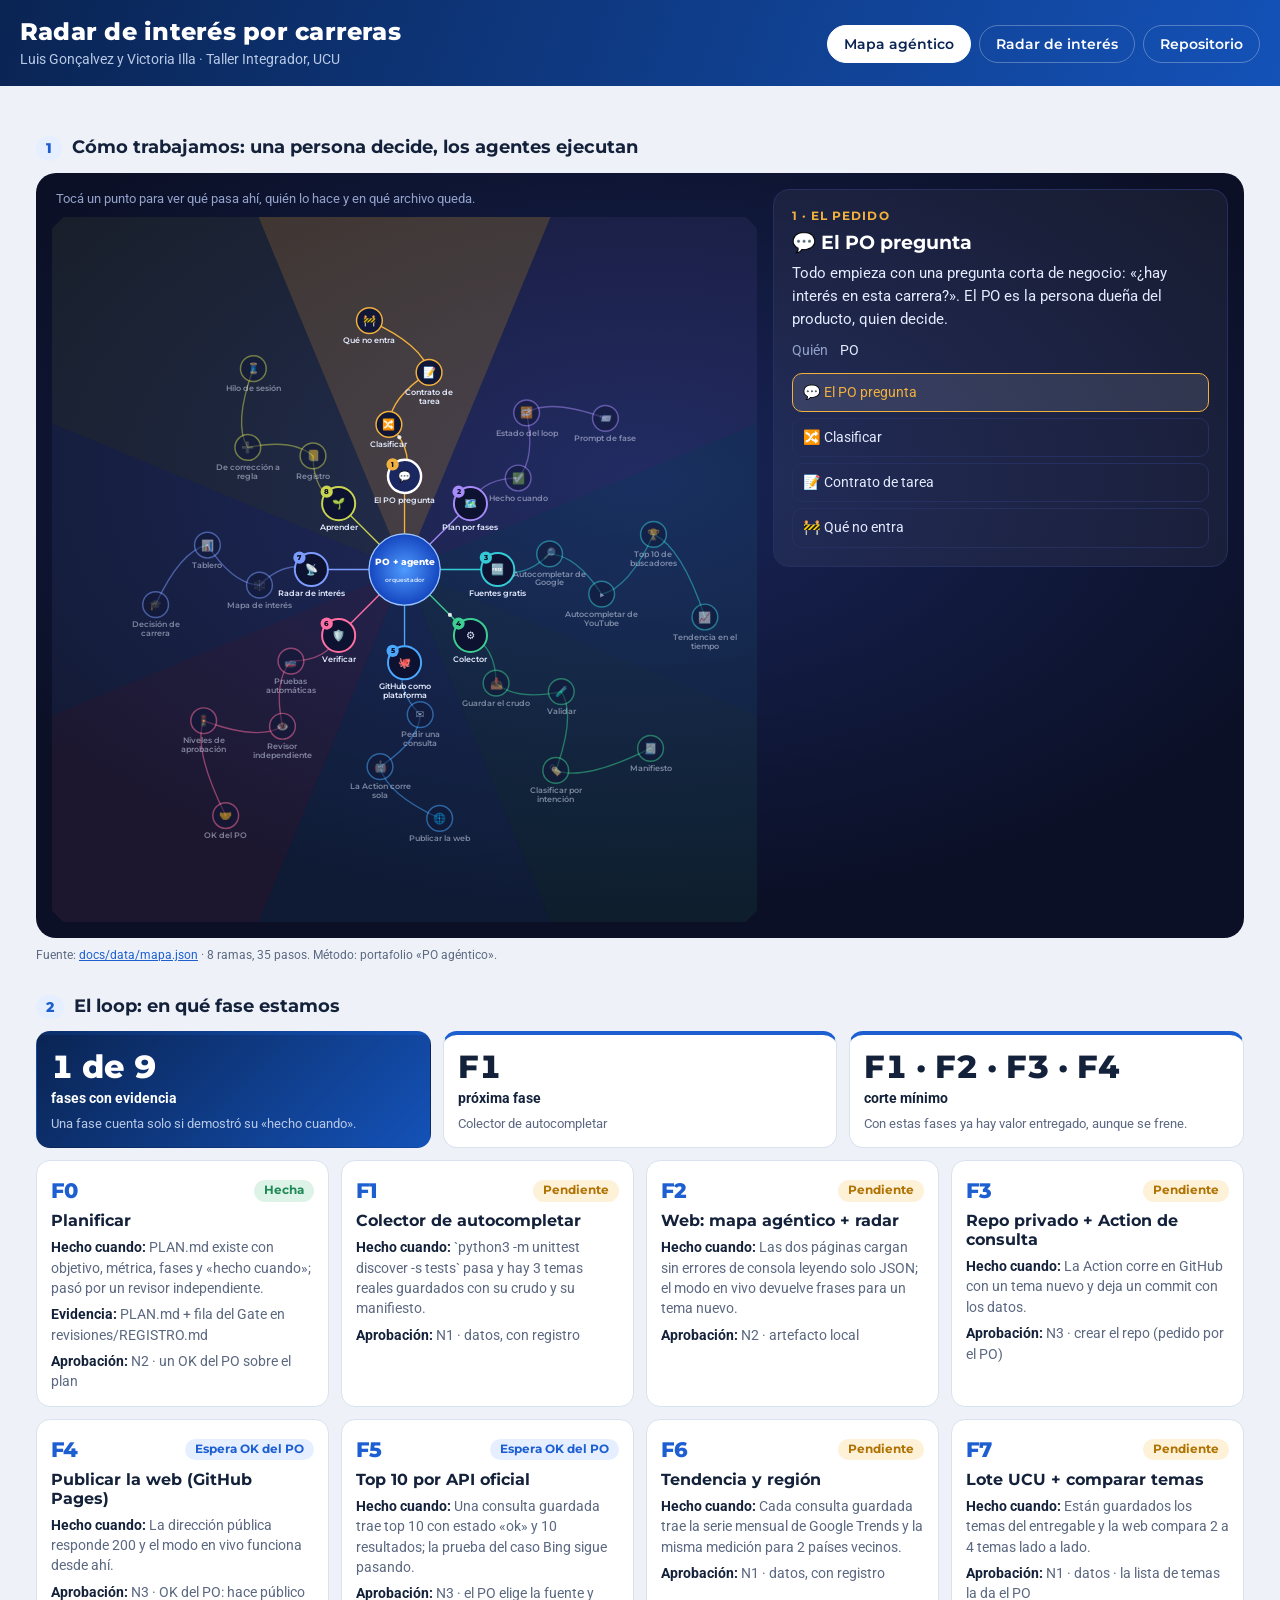
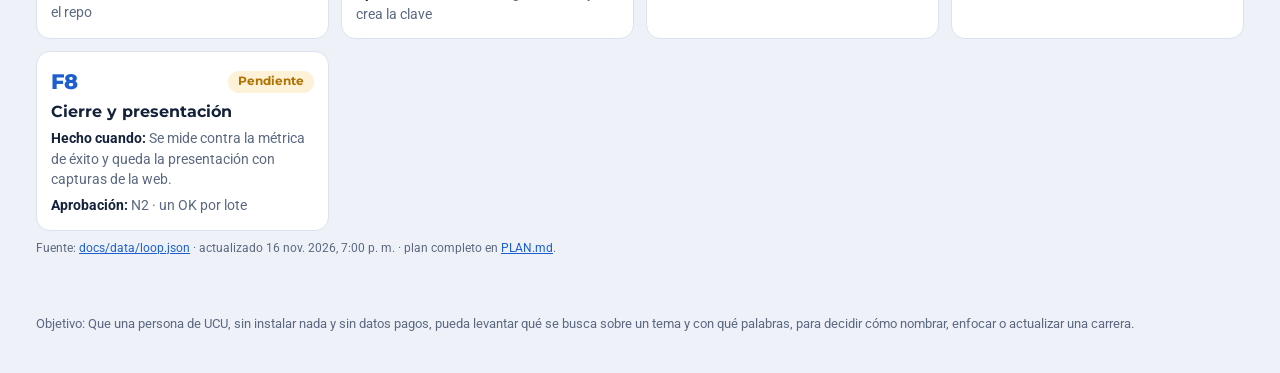
==== docs/index.html @ 4873dc3e "Radar de interés por carreras: colector, web y plan por fases Colector de autocompletar (Google y Yo" ====
<!doctype html>
<html lang="es">
<head>
<meta charset="utf-8">
<meta name="viewport" content="width=device-width, initial-scale=1">
<title>Mapa agéntico · Radar de interés</title>
<link rel="preconnect" href="https://fonts.googleapis.com">
<link rel="preconnect" href="https://fonts.gstatic.com" crossorigin>
<link href="https://fonts.googleapis.com/css2?family=Montserrat:wght@600;700;800&family=Roboto:wght@400;500;700&display=swap" rel="stylesheet">
<link rel="stylesheet" href="assets/estilo.css">
</head>
<body>
<header class="cab">
  <div class="cab-in">
    <div>
      <h1 id="sitio-titulo">Radar de interés</h1>
      <p id="sitio-equipo"></p>
    </div>
    <nav class="pest" aria-label="Secciones">
      <a href="index.html" aria-current="page">Mapa agéntico</a>
      <a href="radar.html">Radar de interés</a>
      <a id="enl-repo" href="#">Repositorio</a>
    </nav>
  </div>
</header>

<main>
  <div class="sec-t"><span class="n">1</span><h2>Cómo trabajamos: una persona decide, los agentes ejecutan</h2></div>
  <section class="noche" aria-label="Mapa agéntico">
    <div class="lienzo">
      <p class="ayuda-mapa">Tocá un punto para ver qué pasa ahí, quién lo hace y en qué archivo queda.</p>
      <svg id="mapa" class="mapa" aria-label="Mapa radial del método de trabajo"></svg>
    </div>
    <aside class="ficha" id="ficha" aria-live="polite"></aside>
  </section>
  <p class="fuente" id="fuente-mapa"></p>

  <div class="sec-t"><span class="n">2</span><h2>El loop: en qué fase estamos</h2></div>
  <div class="kpis" id="loop-kpis"></div>
  <div class="fases" id="fases" style="margin-top:12px"></div>
  <p class="fuente" id="fuente-loop"></p>
</main>
<footer class="pie" id="pie"></footer>

<script type="module">
import { renderMapa } from "./assets/mapa.js";
import { leerJSON, esc, fecha } from "./assets/nucleo.js";

const [mapa, loop, sitio] = await Promise.all([leerJSON("data/mapa.json"), leerJSON("data/loop.json"), leerJSON("data/sitio.json")]);
const repo = `https://github.com/${sitio.repo}`;
const enRepo = (ruta) => `${repo}/${ruta.endsWith("/") ? "tree" : "blob"}/${sitio.rama}/${ruta}`;

document.getElementById("sitio-titulo").textContent = sitio.titulo;
document.getElementById("sitio-equipo").textContent = sitio.equipo;
document.getElementById("enl-repo").href = repo;

const ficha = document.getElementById("ficha");
let control;
function mostrar(rama, nodo) {
  const fila = (t, v) => (v ? `<dt>${t}</dt><dd>${v}</dd>` : "");
  ficha.innerHTML = `
    <div class="et" style="color:${rama.color}">${esc(rama.titulo)}</div>
    <h3>${esc(nodo.icono)} ${esc(nodo.titulo)}</h3>
    <p>${esc(nodo.que)}</p>
    <dl>
      ${fila("Quién", esc(nodo.quien))}
      ${fila("Dónde queda", nodo.donde ? `<a href="${enRepo(nodo.donde)}">${esc(nodo.donde)}</a>` : "")}
      ${fila("Aprobación", esc(nodo.nivel))}
      ${fila("Estado", esc(nodo.estado))}
    </dl>
    <ul class="pasos" aria-label="Pasos de esta rama">
      ${rama.nodos.map((x) => `<li><button type="button" data-n="${esc(x.id)}" aria-pressed="${x.id === nodo.id}" style="color:${x.id === nodo.id ? rama.color : ""}">${esc(x.icono)} ${esc(x.titulo)}</button></li>`).join("")}
    </ul>`;
  ficha.querySelectorAll("button").forEach((b) => b.addEventListener("click", () => control.seleccionar(rama.id, b.dataset.n, true)));
}
control = renderMapa(document.getElementById("mapa"), mapa, mostrar);
control.seleccionar(mapa.ramas[0].id, mapa.ramas[0].nodos[0].id, true);
document.getElementById("fuente-mapa").innerHTML =
  `Fuente: <a href="${enRepo("docs/data/mapa.json")}">docs/data/mapa.json</a> · ${mapa.ramas.length} ramas, ${mapa.ramas.reduce((s, r) => s + r.nodos.length, 0)} pasos. Método: portafolio «PO agéntico».`;

// Estado del loop
const SELLO = { hecho: ["ok", "Hecha"], pendiente: ["pend", "Pendiente"], "espera-po": ["sup", "Espera OK del PO"] };
const hechas = loop.fases.filter((f) => f.estado === "hecho").length;
const siguiente = loop.fases.find((f) => f.estado !== "hecho");
document.getElementById("loop-kpis").innerHTML = `
  <div class="kpi dest"><div class="v">${hechas} de ${loop.fases.length}</div><div class="t">fases con evidencia</div><div class="d">Una fase cuenta solo si demostró su «hecho cuando».</div></div>
  <div class="kpi"><div class="v">${esc(siguiente ? siguiente.id : "—")}</div><div class="t">próxima fase</div><div class="d">${esc(siguiente ? siguiente.nombre : "Loop terminado")}</div></div>
  <div class="kpi"><div class="v">${esc(loop.corte_minimo.join(" · "))}</div><div class="t">corte mínimo</div><div class="d">Con estas fases ya hay valor entregado, aunque se frene.</div></div>`;
document.getElementById("fases").innerHTML = loop.fases.map((f) => {
  const [clase, texto] = SELLO[f.estado] ?? ["pend", f.estado];
  return `<article class="fase">
    <div style="display:flex;justify-content:space-between;align-items:center;gap:8px"><span class="id">${esc(f.id)}</span><span class="sello ${clase}">${texto}</span></div>
    <h3>${esc(f.nombre)}</h3>
    <p><b>Hecho cuando:</b> ${esc(f.hecho_cuando)}</p>
    ${f.evidencia ? `<p><b>Evidencia:</b> ${esc(f.evidencia)}</p>` : ""}
    <p><b>Aprobación:</b> ${esc(f.aprobacion)}</p>
  </article>`;
}).join("");
document.getElementById("fuente-loop").innerHTML =
  `Fuente: <a href="${enRepo("docs/data/loop.json")}">docs/data/loop.json</a> · actualizado ${esc(fecha(loop.actualizado_utc))} · plan completo en <a href="${enRepo("PLAN.md")}">PLAN.md</a>.`;
document.getElementById("pie").textContent = `Objetivo: ${loop.objetivo}`;
</script>
</body>
</html>
---- docs/assets/estilo.css ----
:root{
  --hd-a:#0a2453; --hd-b:#1452b8; --hd-ink:#fff; --hd-muted:#b8c9e6;
  --bg:#eef2f8; --panel:#fff; --soft:#f4f7fb; --line:#d9e2ef;
  --ink:#14213a; --muted:#5b6880; --accent:#1d5fd1; --accent-soft:#e6efff;
  --up:#1f8a57; --good-soft:#def3e7; --warn:#b07200; --warn-soft:#fdf1d8; --down:#c0392b; --crit-soft:#fbe4e0;
  --noche:#0b1026; --noche-2:#131a3a; --noche-ink:#e4ebff; --noche-muted:#93a3cc; --noche-line:#263060;
  --f-display:"Montserrat","Segoe UI",system-ui,sans-serif;
  --f-body:"Roboto","Segoe UI",system-ui,sans-serif;
}
*{box-sizing:border-box}
html{-webkit-text-size-adjust:100%}
body{margin:0;background:var(--bg);color:var(--ink);font-family:var(--f-body);font-size:16px;line-height:1.5}
h1,h2,h3{font-family:var(--f-display);line-height:1.2;margin:0}
a{color:var(--accent)}
button,input,select{font:inherit}
:focus-visible{outline:3px solid #7fb0ff;outline-offset:2px}
.oculto{display:none!important}

/* Encabezado con pestañas en píldora */
.cab{background:linear-gradient(110deg,var(--hd-a),var(--hd-b));color:var(--hd-ink);padding:18px 16px 16px}
.cab-in{max-width:1240px;margin:0 auto;display:flex;flex-wrap:wrap;gap:12px 24px;align-items:center;justify-content:space-between}
.cab h1{font-size:clamp(1.15rem,2.6vw,1.5rem);font-weight:800;letter-spacing:.01em}
.cab p{margin:2px 0 0;color:var(--hd-muted);font-size:.9rem}
.pest{display:flex;flex-wrap:wrap;gap:8px}
.pest a{color:var(--hd-ink);text-decoration:none;padding:8px 16px;border-radius:999px;border:1px solid rgba(255,255,255,.28);font-family:var(--f-display);font-weight:600;font-size:.85rem}
.pest a[aria-current="page"]{background:#fff;color:var(--hd-a);border-color:#fff}
.pest a:hover{background:rgba(255,255,255,.14)}
.pest a[aria-current="page"]:hover{background:#fff}

main{max-width:1240px;margin:0 auto;padding:20px 16px 56px}
.sec-t{display:flex;align-items:baseline;gap:10px;margin:30px 0 12px}
.sec-t .n{font-family:var(--f-display);font-weight:800;color:var(--accent);font-size:.85rem;background:var(--accent-soft);border-radius:999px;padding:2px 10px}
.sec-t h2{font-size:1.15rem}
.fuente{font-size:.78rem;color:var(--muted);margin:8px 0 0}

/* Bloque oscuro del mapa */
.noche{background:radial-gradient(1200px 700px at 50% 40%,#182457 0%,var(--noche) 62%);border-radius:20px;color:var(--noche-ink);padding:16px;display:grid;grid-template-columns:minmax(0,1.55fr) minmax(260px,1fr);gap:16px;align-items:start}
.noche .lienzo{min-width:0}
.mapa{width:100%;height:auto;display:block;max-height:82vh;margin:0 auto}
.ficha{background:rgba(255,255,255,.05);border:1px solid var(--noche-line);border-radius:16px;padding:18px;position:sticky;top:12px}
.ficha .et{font-family:var(--f-display);font-size:.72rem;letter-spacing:.09em;text-transform:uppercase;font-weight:700}
.ficha h3{font-size:1.2rem;margin:6px 0 8px;color:#fff}
.ficha p{margin:0 0 10px;color:var(--noche-ink);font-size:.95rem}
.ficha dl{margin:10px 0 0;display:grid;grid-template-columns:auto 1fr;gap:6px 12px;font-size:.86rem}
.ficha dt{color:var(--noche-muted)}
.ficha dd{margin:0;overflow-wrap:anywhere}
.ficha a{color:#8fc0ff}
.ficha .pasos{list-style:none;margin:12px 0 0;padding:0;display:flex;flex-direction:column;gap:6px}
.ficha .pasos button{width:100%;text-align:left;background:transparent;color:var(--noche-ink);border:1px solid var(--noche-line);border-radius:10px;padding:8px 10px;cursor:pointer;font-size:.88rem}
.ficha .pasos button[aria-pressed="true"]{background:rgba(255,255,255,.1);border-color:currentColor}
.ayuda-mapa{color:var(--noche-muted);font-size:.84rem;margin:0 4px 8px}

/* SVG del mapa */
.mapa text{font-family:var(--f-display);fill:var(--noche-ink)}
.mapa .sector{opacity:.07;transition:opacity .25s}
.mapa .rama{cursor:pointer}
.mapa .hijo,.mapa .lazo.hijo-l{opacity:.5;transition:opacity .25s}
.mapa .rama:hover .hijo,.mapa .rama.sel .hijo,.mapa .rama:focus-within .hijo,
.mapa .rama:hover .hijo-l,.mapa .rama.sel .hijo-l,.mapa .rama:focus-within .hijo-l{opacity:1}
.mapa .rama:hover .sector,.mapa .rama:focus-within .sector{opacity:.14}
.mapa .rama.sel .sector{opacity:.22}
.mapa .lazo{fill:none;stroke-width:2.2;stroke-linecap:round}
.mapa .disco{fill:#101737;stroke-width:2.4}
.mapa .cabeza .disco{fill:#0c1230;stroke-width:3.2}
.mapa .nodo{outline:none}
.mapa .nodo:focus-visible .disco,.mapa .nodo.sel .disco{stroke:#fff;stroke-width:4}
.mapa .nodo.sel .disco{fill:#1b2760}
.mapa .rot{font-size:13.5px;font-weight:600;text-anchor:middle}
.mapa .ico{font-size:17px;text-anchor:middle;dominant-baseline:central;font-weight:700}
.mapa .num{font-size:11px;font-weight:800;text-anchor:middle;dominant-baseline:central;fill:#0b1026}
.mapa .centro-t{font-size:15px;font-weight:800;text-anchor:middle;fill:#fff}
.mapa .centro-s{font-size:10.5px;font-weight:600;text-anchor:middle;fill:#dbe8ff}
.mapa .halo{fill:none;stroke:#5aa2ff;stroke-width:2;opacity:.5;transform-origin:0 0;animation:halo 3.2s ease-out infinite}
@keyframes halo{from{transform:scale(.9);opacity:.6}to{transform:scale(1.9);opacity:0}}
@media (prefers-reduced-motion:reduce){.mapa .halo{animation:none;opacity:.25}.mapa .pulso{display:none}}

/* Tablero claro */
.barra{background:var(--panel);border:1px solid var(--line);border-radius:16px;padding:14px;display:flex;flex-wrap:wrap;gap:10px;align-items:end;margin-bottom:16px}
.barra label{display:flex;flex-direction:column;gap:4px;font-size:.8rem;color:var(--muted);font-weight:600;flex:1 1 220px;min-width:0}
.barra input,.barra select{padding:10px 12px;border:1px solid var(--line);border-radius:10px;background:#fff;color:var(--ink);min-width:0;width:100%}
.btn{background:var(--accent);color:#fff;border:0;border-radius:999px;padding:11px 20px;font-family:var(--f-display);font-weight:700;font-size:.9rem;cursor:pointer;text-decoration:none;display:inline-block}
.btn:hover{background:#174fb0}
.btn.sec{background:#fff;color:var(--accent);border:1px solid var(--accent)}
.btn[disabled]{opacity:.55;cursor:progress}
.estado{font-size:.86rem;color:var(--muted);margin:0 0 14px;min-height:1.3em}
.sello{display:inline-block;border-radius:999px;padding:2px 10px;font-size:.74rem;font-weight:700;font-family:var(--f-display);white-space:nowrap}
.sello.ok{background:var(--good-soft);color:var(--up)}
.sello.pend{background:var(--warn-soft);color:var(--warn)}
.sello.sup{background:var(--accent-soft);color:var(--accent)}
.sello.mal{background:var(--crit-soft);color:var(--down)}

.kpis{display:grid;grid-template-columns:repeat(auto-fit,minmax(190px,1fr));gap:12px}
.kpi{background:var(--panel);border:1px solid var(--line);border-top:4px solid var(--accent);border-radius:14px;padding:14px}
.kpi.dest{background:linear-gradient(135deg,var(--hd-a),var(--hd-b));color:#fff;border-color:transparent}
.kpi .v{font-family:var(--f-display);font-weight:800;font-size:2rem;line-height:1.1;font-variant-numeric:tabular-nums}
.kpi .t{font-weight:700;font-size:.9rem;margin-top:4px}
.kpi .d{font-size:.8rem;color:var(--muted);margin-top:4px}
.kpi.dest .d{color:var(--hd-muted)}

.dos{display:grid;grid-template-columns:minmax(0,1fr) minmax(0,1fr);gap:16px}
.caja{background:var(--panel);border:1px solid var(--line);border-radius:16px;padding:16px;min-width:0}
.caja h3{font-size:1rem;margin-bottom:4px}
.caja .sub{font-size:.84rem;color:var(--muted);margin:0 0 12px}
.fila-b{display:grid;grid-template-columns:minmax(110px,170px) 1fr 76px;gap:10px;align-items:center;width:100%;background:transparent;border:0;border-radius:8px;padding:6px;text-align:left;cursor:pointer;color:inherit}
.fila-b:hover,.fila-b[aria-pressed="true"]{background:var(--soft)}
.fila-b .nom{font-size:.88rem;font-weight:600}
.fila-b .riel{background:var(--soft);border-radius:999px;height:14px;overflow:hidden;border:1px solid var(--line)}
.fila-b .riel i{display:block;height:100%;border-radius:999px}
.fila-b .val{font-variant-numeric:tabular-nums;font-size:.86rem;text-align:right;white-space:nowrap}
.fila-b.gris .nom,.fila-b.gris .val{color:var(--muted)}
.apilada{display:flex;height:26px;border-radius:999px;overflow:hidden;border:1px solid var(--line);margin:8px 0}
.apilada i{display:block;height:100%}
.ley{display:flex;flex-wrap:wrap;gap:6px 16px;font-size:.84rem;margin:0;padding:0;list-style:none}
.ley b{display:inline-block;width:10px;height:10px;border-radius:3px;margin-right:6px}
.chips{display:flex;flex-wrap:wrap;gap:8px;margin:0;padding:0;list-style:none}
.chips li{background:var(--accent-soft);color:var(--hd-a);border-radius:999px;padding:4px 12px;font-size:.86rem;font-weight:600}
.tabla-w{overflow-x:auto}
table{border-collapse:collapse;width:100%;font-size:.88rem}
th,td{text-align:left;padding:8px 10px;border-bottom:1px solid var(--line);vertical-align:top}
th{font-family:var(--f-display);font-size:.74rem;text-transform:uppercase;letter-spacing:.06em;color:var(--muted)}
td.n,th.n{text-align:right;font-variant-numeric:tabular-nums;white-space:nowrap}
.aviso{background:var(--warn-soft);border-left:4px solid var(--warn);border-radius:10px;padding:12px 14px;font-size:.9rem;margin:0}
.aviso.info{background:var(--accent-soft);border-left-color:var(--accent)}
.enl{display:flex;flex-wrap:wrap;gap:8px;margin-top:10px}
.fases{display:grid;grid-template-columns:repeat(auto-fit,minmax(250px,1fr));gap:12px}
.fase{background:var(--panel);border:1px solid var(--line);border-radius:14px;padding:14px;display:flex;flex-direction:column;gap:6px}
.fase .id{font-family:var(--f-display);font-weight:800;color:var(--accent);font-size:1.3rem}
.fase h3{font-size:.98rem}
.fase p{margin:0;font-size:.85rem;color:var(--muted)}
.fase p b{color:var(--ink)}
.pie{max-width:1240px;margin:0 auto;padding:0 16px 40px;color:var(--muted);font-size:.8rem}

@media (max-width:900px){
  .noche{grid-template-columns:1fr;padding:10px}
  .ficha{position:static}
  .dos{grid-template-columns:1fr}
  .mapa .rot{font-size:15px}
}
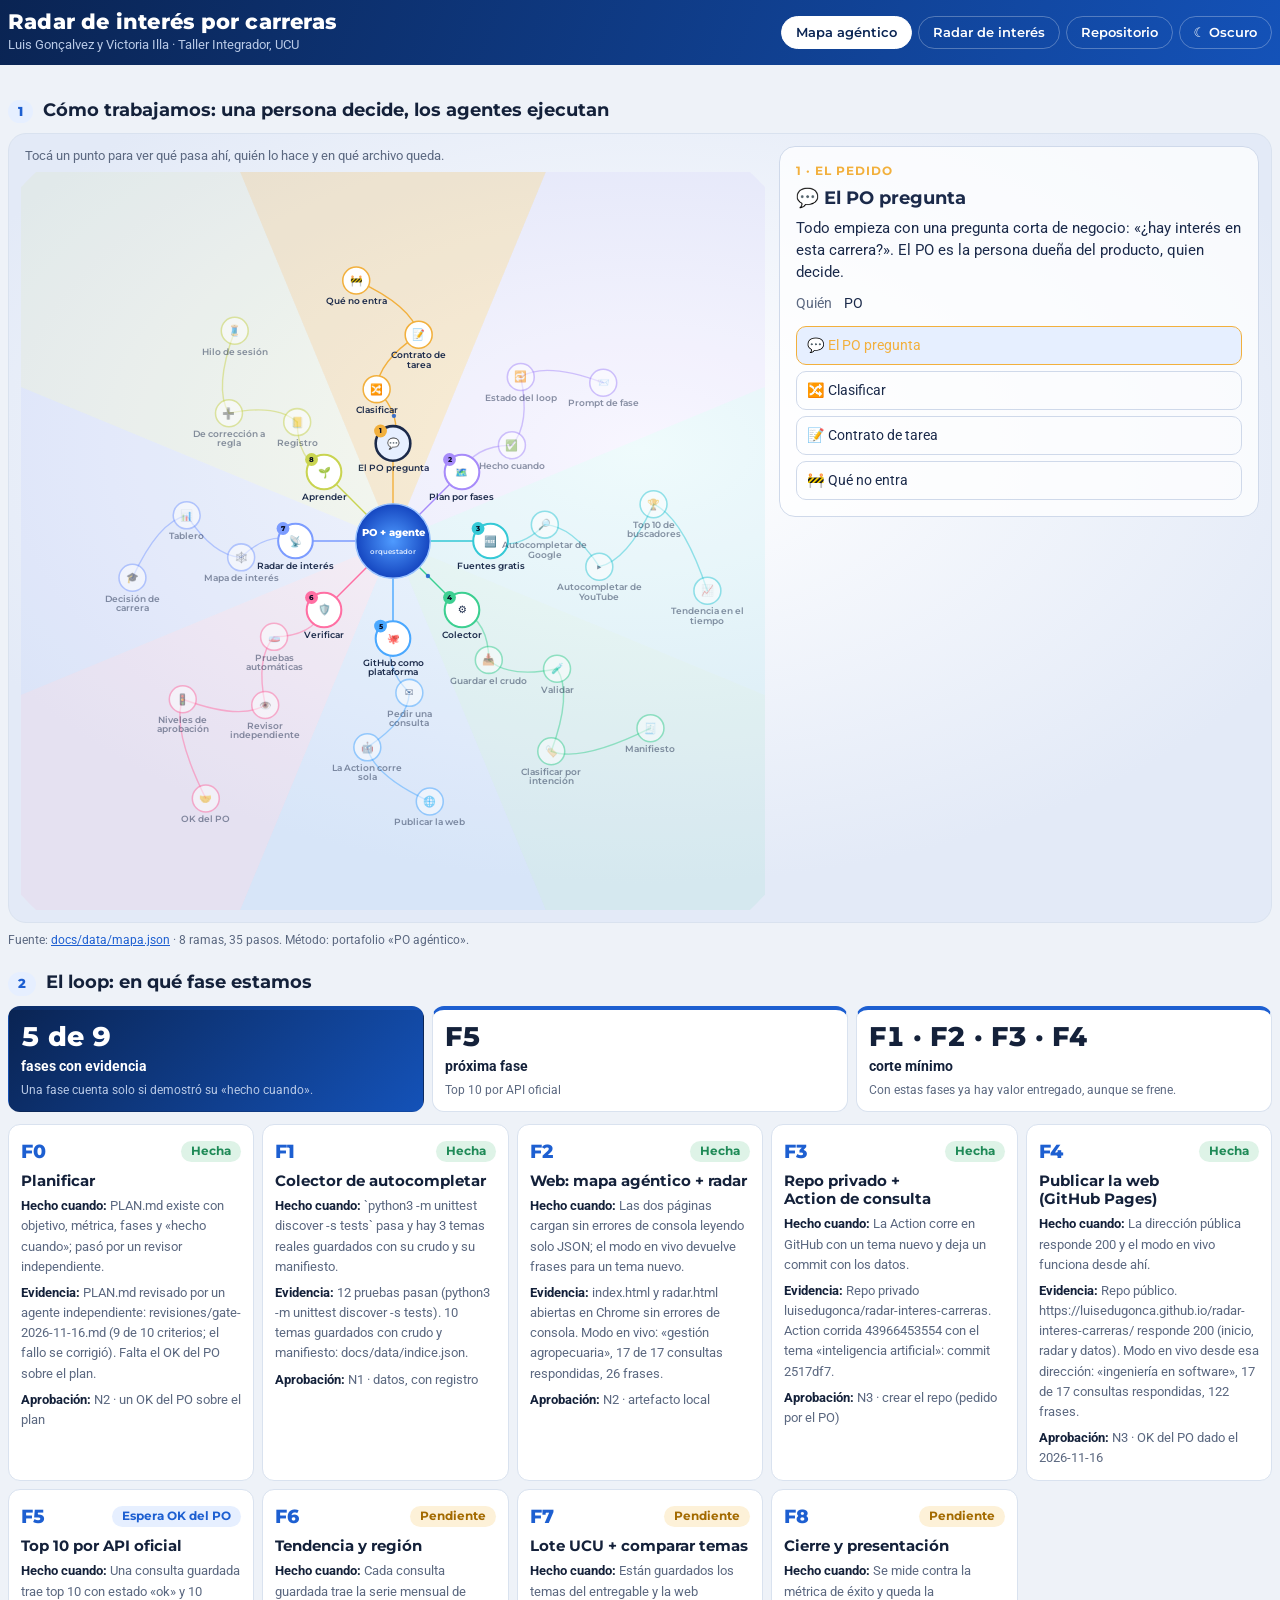
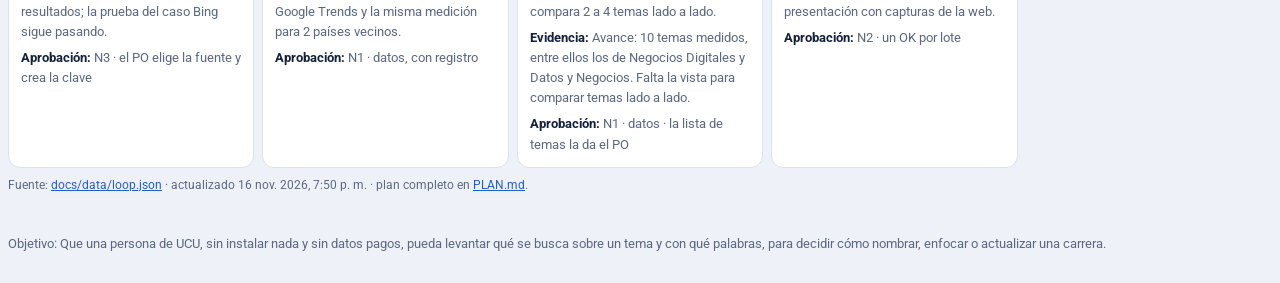
==== commit f61758c9: "Radar rehecho: buscador con comparar y filtros, mapa fijo, claro/oscuro y glosario Indicadores del t" ====
--- a/docs/index.html
+++ b/docs/index.html
@@ -8,6 +8,7 @@
 <link rel="preconnect" href="https://fonts.gstatic.com" crossorigin>
 <link href="https://fonts.googleapis.com/css2?family=Montserrat:wght@600;700;800&family=Roboto:wght@400;500;700&display=swap" rel="stylesheet">
 <link rel="stylesheet" href="assets/estilo.css">
+<script src="assets/tema.js"></script>
 </head>
 <body>
 <header class="cab">
@@ -20,11 +21,12 @@
       <a href="index.html" aria-current="page">Mapa agéntico</a>
       <a href="radar.html">Radar de interés</a>
       <a id="enl-repo" href="#">Repositorio</a>
+      <button type="button" id="btn-tema">☾ Oscuro</button>
     </nav>
   </div>
 </header>
 
-<main>
+<main class="agentico">
   <div class="sec-t"><span class="n">1</span><h2>Cómo trabajamos: una persona decide, los agentes ejecutan</h2></div>
   <section class="noche" aria-label="Mapa agéntico">
     <div class="lienzo">
--- a/docs/assets/estilo.css
+++ b/docs/assets/estilo.css
@@ -1,72 +1,95 @@
+/* Radar de interés · estilos compartidos (index.html y radar.html)
+   Claro por defecto; oscuro por preferencia del sistema o con el botón (data-theme). */
 :root{
   --hd-a:#0a2453; --hd-b:#1452b8; --hd-ink:#fff; --hd-muted:#b8c9e6;
   --bg:#eef2f8; --panel:#fff; --soft:#f4f7fb; --line:#d9e2ef;
-  --ink:#14213a; --muted:#5b6880; --accent:#1d5fd1; --accent-soft:#e6efff;
-  --up:#1f8a57; --good-soft:#def3e7; --warn:#b07200; --warn-soft:#fdf1d8; --down:#c0392b; --crit-soft:#fbe4e0;
-  --noche:#0b1026; --noche-2:#131a3a; --noche-ink:#e4ebff; --noche-muted:#93a3cc; --noche-line:#263060;
+  --ink:#14213a; --muted:#5b6880; --accent:#1d5fd1; --accent-soft:#e6efff; --accent-ink:#0a2453; --sobre-accent:#fff;
+  --up:#1f8a57; --good-soft:#def3e7; --warn:#a36a00; --warn-soft:#fdf1d8; --down:#c0392b; --crit-soft:#fbe4e0;
+  --m-bg1:#ffffff; --m-bg2:#e3eaf7; --m-ink:#1b2a4a; --m-muted:#5b6880; --m-line:#cfd9ea;
+  --m-disco:#ffffff; --m-cab:#ffffff; --m-sel:#e6efff; --m-pulso:#1d5fd1; --m-panel:rgba(255,255,255,.75);
   --f-display:"Montserrat","Segoe UI",system-ui,sans-serif;
   --f-body:"Roboto","Segoe UI",system-ui,sans-serif;
+  --gut:8px;
 }
+@media (prefers-color-scheme: dark){ :root:not([data-theme="light"]){
+  --bg:#0b1022; --panel:#141b34; --soft:#1a2343; --line:#28345a;
+  --ink:#e6ecfb; --muted:#9daacb; --accent:#6ea8ff; --accent-soft:#1c2c58; --accent-ink:#dbe8ff; --sobre-accent:#0a1430;
+  --up:#55d39a; --good-soft:#143a2c; --warn:#f2c46a; --warn-soft:#3d3113; --down:#ff8d7e; --crit-soft:#45201c;
+  --m-bg1:#182457; --m-bg2:#0b1026; --m-ink:#e4ebff; --m-muted:#93a3cc; --m-line:#263060;
+  --m-disco:#101737; --m-cab:#0c1230; --m-sel:#1b2760; --m-pulso:#ffffff; --m-panel:rgba(255,255,255,.05);
+  color-scheme:dark } }
+:root[data-theme="dark"]{
+  --bg:#0b1022; --panel:#141b34; --soft:#1a2343; --line:#28345a;
+  --ink:#e6ecfb; --muted:#9daacb; --accent:#6ea8ff; --accent-soft:#1c2c58; --accent-ink:#dbe8ff; --sobre-accent:#0a1430;
+  --up:#55d39a; --good-soft:#143a2c; --warn:#f2c46a; --warn-soft:#3d3113; --down:#ff8d7e; --crit-soft:#45201c;
+  --m-bg1:#182457; --m-bg2:#0b1026; --m-ink:#e4ebff; --m-muted:#93a3cc; --m-line:#263060;
+  --m-disco:#101737; --m-cab:#0c1230; --m-sel:#1b2760; --m-pulso:#ffffff; --m-panel:rgba(255,255,255,.05);
+  color-scheme:dark }
+
 *{box-sizing:border-box}
 html{-webkit-text-size-adjust:100%}
-body{margin:0;background:var(--bg);color:var(--ink);font-family:var(--f-body);font-size:16px;line-height:1.5}
-h1,h2,h3{font-family:var(--f-display);line-height:1.2;margin:0}
+body{margin:0;background:var(--bg);color:var(--ink);font-family:var(--f-body);font-size:15px;line-height:1.5}
+h1,h2,h3,h4,h5{font-family:var(--f-display);line-height:1.2;margin:0;text-wrap:balance}
 a{color:var(--accent)}
-button,input,select{font:inherit}
+button,input,select,textarea{font:inherit;color:inherit}
 :focus-visible{outline:3px solid #7fb0ff;outline-offset:2px}
 .oculto{display:none!important}
 
-/* Encabezado con pestañas en píldora */
-.cab{background:linear-gradient(110deg,var(--hd-a),var(--hd-b));color:var(--hd-ink);padding:18px 16px 16px}
-.cab-in{max-width:1240px;margin:0 auto;display:flex;flex-wrap:wrap;gap:12px 24px;align-items:center;justify-content:space-between}
-.cab h1{font-size:clamp(1.15rem,2.6vw,1.5rem);font-weight:800;letter-spacing:.01em}
-.cab p{margin:2px 0 0;color:var(--hd-muted);font-size:.9rem}
-.pest{display:flex;flex-wrap:wrap;gap:8px}
-.pest a{color:var(--hd-ink);text-decoration:none;padding:8px 16px;border-radius:999px;border:1px solid rgba(255,255,255,.28);font-family:var(--f-display);font-weight:600;font-size:.85rem}
-.pest a[aria-current="page"]{background:#fff;color:var(--hd-a);border-color:#fff}
-.pest a:hover{background:rgba(255,255,255,.14)}
+/* Encabezado */
+.cab{background:linear-gradient(110deg,var(--hd-a),var(--hd-b));color:var(--hd-ink);padding:10px max(var(--gut),env(safe-area-inset-right,0px)) 10px max(var(--gut),env(safe-area-inset-left,0px))}
+.cab-in{display:flex;flex-wrap:wrap;gap:8px 20px;align-items:center;justify-content:space-between}
+.cab h1{font-size:clamp(1.05rem,2.2vw,1.3rem);font-weight:800;letter-spacing:.01em}
+.cab p{margin:0;color:var(--hd-muted);font-size:.82rem}
+.pest{display:flex;flex-wrap:wrap;gap:6px;align-items:center}
+.pest a,.pest button{color:var(--hd-ink);background:transparent;text-decoration:none;padding:6px 14px;border-radius:999px;border:1px solid rgba(255,255,255,.28);font-family:var(--f-display);font-weight:600;font-size:.8rem;cursor:pointer}
+.pest a[aria-current="page"]{background:#fff;color:#0a2453;border-color:#fff}
+.pest a:hover,.pest button:hover{background:rgba(255,255,255,.14)}
 .pest a[aria-current="page"]:hover{background:#fff}
 
-main{max-width:1240px;margin:0 auto;padding:20px 16px 56px}
-.sec-t{display:flex;align-items:baseline;gap:10px;margin:30px 0 12px}
-.sec-t .n{font-family:var(--f-display);font-weight:800;color:var(--accent);font-size:.85rem;background:var(--accent-soft);border-radius:999px;padding:2px 10px}
-.sec-t h2{font-size:1.15rem}
-.fuente{font-size:.78rem;color:var(--muted);margin:8px 0 0}
-
-/* Bloque oscuro del mapa */
-.noche{background:radial-gradient(1200px 700px at 50% 40%,#182457 0%,var(--noche) 62%);border-radius:20px;color:var(--noche-ink);padding:16px;display:grid;grid-template-columns:minmax(0,1.55fr) minmax(260px,1fr);gap:16px;align-items:start}
+/* Página del mapa agéntico */
+main.agentico{padding:12px max(var(--gut),env(safe-area-inset-right,0px)) 40px max(var(--gut),env(safe-area-inset-left,0px))}
+.sec-t{display:flex;align-items:baseline;gap:10px;margin:22px 0 10px}
+.sec-t .n{font-family:var(--f-display);font-weight:800;color:var(--accent);font-size:.82rem;background:var(--accent-soft);border-radius:999px;padding:2px 10px}
+.sec-t h2{font-size:1.1rem}
+.fuente{font-size:.76rem;color:var(--muted);margin:8px 0 0}
+.pie{padding:0 max(var(--gut),env(safe-area-inset-right,0px)) 30px max(var(--gut),env(safe-area-inset-left,0px));color:var(--muted);font-size:.8rem}
+
+/* Escenario del mapa (sigue el tema claro/oscuro) */
+.noche{background:radial-gradient(1200px 700px at 50% 40%,var(--m-bg1) 0%,var(--m-bg2) 62%);border-radius:18px;color:var(--m-ink);padding:12px;display:grid;grid-template-columns:minmax(0,1.55fr) minmax(260px,1fr);gap:14px;align-items:start;border:1px solid var(--line)}
 .noche .lienzo{min-width:0}
+.ayuda-mapa{color:var(--m-muted);font-size:.82rem;margin:0 4px 6px}
+.noche .ficha{background:var(--m-panel);border:1px solid var(--m-line);border-radius:16px;padding:16px;position:sticky;top:12px;min-width:0}
+.noche .ficha .et{font-family:var(--f-display);font-size:.72rem;letter-spacing:.09em;text-transform:uppercase;font-weight:700}
+.noche .ficha h3{font-size:1.15rem;margin:6px 0 8px;color:var(--m-ink)}
+.noche .ficha p{margin:0 0 10px;font-size:.92rem}
+.noche .ficha dl{margin:10px 0 0;display:grid;grid-template-columns:auto 1fr;gap:6px 12px;font-size:.86rem}
+.noche .ficha dt{color:var(--m-muted)}
+.noche .ficha dd{margin:0;overflow-wrap:anywhere}
+.noche .ficha .pasos{list-style:none;margin:12px 0 0;padding:0;display:flex;flex-direction:column;gap:6px}
+.noche .ficha .pasos button{width:100%;text-align:left;background:transparent;border:1px solid var(--m-line);border-radius:10px;padding:8px 10px;cursor:pointer;font-size:.88rem}
+.noche .ficha .pasos button[aria-pressed="true"]{background:var(--m-sel);border-color:currentColor}
+
+/* SVG del mapa */
 .mapa{width:100%;height:auto;display:block;max-height:82vh;margin:0 auto}
-.ficha{background:rgba(255,255,255,.05);border:1px solid var(--noche-line);border-radius:16px;padding:18px;position:sticky;top:12px}
-.ficha .et{font-family:var(--f-display);font-size:.72rem;letter-spacing:.09em;text-transform:uppercase;font-weight:700}
-.ficha h3{font-size:1.2rem;margin:6px 0 8px;color:#fff}
-.ficha p{margin:0 0 10px;color:var(--noche-ink);font-size:.95rem}
-.ficha dl{margin:10px 0 0;display:grid;grid-template-columns:auto 1fr;gap:6px 12px;font-size:.86rem}
-.ficha dt{color:var(--noche-muted)}
-.ficha dd{margin:0;overflow-wrap:anywhere}
-.ficha a{color:#8fc0ff}
-.ficha .pasos{list-style:none;margin:12px 0 0;padding:0;display:flex;flex-direction:column;gap:6px}
-.ficha .pasos button{width:100%;text-align:left;background:transparent;color:var(--noche-ink);border:1px solid var(--noche-line);border-radius:10px;padding:8px 10px;cursor:pointer;font-size:.88rem}
-.ficha .pasos button[aria-pressed="true"]{background:rgba(255,255,255,.1);border-color:currentColor}
-.ayuda-mapa{color:var(--noche-muted);font-size:.84rem;margin:0 4px 8px}
-
-/* SVG del mapa */
-.mapa text{font-family:var(--f-display);fill:var(--noche-ink)}
-.mapa .sector{opacity:.07;transition:opacity .25s}
+.mapa text{font-family:var(--f-display);fill:var(--m-ink)}
+.mapa .sector{opacity:.08;transition:opacity .25s}
 .mapa .rama{cursor:pointer}
 .mapa .hijo,.mapa .lazo.hijo-l{opacity:.5;transition:opacity .25s}
 .mapa .rama:hover .hijo,.mapa .rama.sel .hijo,.mapa .rama:focus-within .hijo,
 .mapa .rama:hover .hijo-l,.mapa .rama.sel .hijo-l,.mapa .rama:focus-within .hijo-l{opacity:1}
-.mapa .rama:hover .sector,.mapa .rama:focus-within .sector{opacity:.14}
+.mapa .rama:hover .sector,.mapa .rama:focus-within .sector{opacity:.15}
 .mapa .rama.sel .sector{opacity:.22}
 .mapa .lazo{fill:none;stroke-width:2.2;stroke-linecap:round}
-.mapa .disco{fill:#101737;stroke-width:2.4}
-.mapa .cabeza .disco{fill:#0c1230;stroke-width:3.2}
+.mapa .disco{fill:var(--m-disco);stroke-width:2.4}
+.mapa .cabeza .disco{fill:var(--m-cab);stroke-width:3.2}
+.mapa .aro{fill:none;stroke-width:2;stroke-dasharray:3 4;opacity:.95}
+.mapa .hijo:has(.aro){opacity:.85}
 .mapa .nodo{outline:none}
-.mapa .nodo:focus-visible .disco,.mapa .nodo.sel .disco{stroke:#fff;stroke-width:4}
-.mapa .nodo.sel .disco{fill:#1b2760}
+.mapa .nodo:focus-visible .disco,.mapa .nodo.sel .disco{stroke:var(--m-ink);stroke-width:4}
+.mapa .nodo.sel .disco{fill:var(--m-sel)}
+.mapa .pulso{fill:var(--m-pulso)}
 .mapa .rot{font-size:13.5px;font-weight:600;text-anchor:middle}
-.mapa .ico{font-size:17px;text-anchor:middle;dominant-baseline:central;font-weight:700}
+.mapa .ico{font-size:16px;text-anchor:middle;dominant-baseline:central;font-weight:700}
 .mapa .num{font-size:11px;font-weight:800;text-anchor:middle;dominant-baseline:central;fill:#0b1026}
 .mapa .centro-t{font-size:15px;font-weight:800;text-anchor:middle;fill:#fff}
 .mapa .centro-s{font-size:10.5px;font-weight:600;text-anchor:middle;fill:#dbe8ff}
@@ -74,65 +97,137 @@
 @keyframes halo{from{transform:scale(.9);opacity:.6}to{transform:scale(1.9);opacity:0}}
 @media (prefers-reduced-motion:reduce){.mapa .halo{animation:none;opacity:.25}.mapa .pulso{display:none}}
 
-/* Tablero claro */
-.barra{background:var(--panel);border:1px solid var(--line);border-radius:16px;padding:14px;display:flex;flex-wrap:wrap;gap:10px;align-items:end;margin-bottom:16px}
-.barra label{display:flex;flex-direction:column;gap:4px;font-size:.8rem;color:var(--muted);font-weight:600;flex:1 1 220px;min-width:0}
-.barra input,.barra select{padding:10px 12px;border:1px solid var(--line);border-radius:10px;background:#fff;color:var(--ink);min-width:0;width:100%}
-.btn{background:var(--accent);color:#fff;border:0;border-radius:999px;padding:11px 20px;font-family:var(--f-display);font-weight:700;font-size:.9rem;cursor:pointer;text-decoration:none;display:inline-block}
-.btn:hover{background:#174fb0}
-.btn.sec{background:#fff;color:var(--accent);border:1px solid var(--accent)}
-.btn[disabled]{opacity:.55;cursor:progress}
-.estado{font-size:.86rem;color:var(--muted);margin:0 0 14px;min-height:1.3em}
-.sello{display:inline-block;border-radius:999px;padding:2px 10px;font-size:.74rem;font-weight:700;font-family:var(--f-display);white-space:nowrap}
+/* Indicadores y fases (mapa agéntico) */
+.kpis{display:grid;grid-template-columns:repeat(auto-fit,minmax(170px,1fr));gap:8px}
+.kpi{background:var(--panel);border:1px solid var(--line);border-top:4px solid var(--accent);border-radius:12px;padding:12px}
+.kpi.dest{background:linear-gradient(135deg,var(--hd-a),var(--hd-b));color:#fff;border-color:transparent}
+.kpi .v{font-family:var(--f-display);font-weight:800;font-size:1.7rem;line-height:1.1;font-variant-numeric:tabular-nums;overflow-wrap:anywhere}
+.kpi .t{font-weight:700;font-size:.86rem;margin-top:4px}
+.kpi .d{font-size:.78rem;color:var(--muted);margin-top:4px;overflow-wrap:anywhere}
+.kpi.dest .d{color:var(--hd-muted)}
+.fases{display:grid;grid-template-columns:repeat(auto-fit,minmax(240px,1fr));gap:8px}
+.fase{background:var(--panel);border:1px solid var(--line);border-radius:12px;padding:12px;display:flex;flex-direction:column;gap:6px}
+.fase .id{font-family:var(--f-display);font-weight:800;color:var(--accent);font-size:1.2rem}
+.fase h3{font-size:.95rem}
+.fase p{margin:0;font-size:.84rem;color:var(--muted)}
+.fase p b{color:var(--ink)}
+.sello{display:inline-block;border-radius:999px;padding:2px 10px;font-size:.72rem;font-weight:700;font-family:var(--f-display);white-space:nowrap}
 .sello.ok{background:var(--good-soft);color:var(--up)}
 .sello.pend{background:var(--warn-soft);color:var(--warn)}
 .sello.sup{background:var(--accent-soft);color:var(--accent)}
 .sello.mal{background:var(--crit-soft);color:var(--down)}
 
-.kpis{display:grid;grid-template-columns:repeat(auto-fit,minmax(190px,1fr));gap:12px}
-.kpi{background:var(--panel);border:1px solid var(--line);border-top:4px solid var(--accent);border-radius:14px;padding:14px}
-.kpi.dest{background:linear-gradient(135deg,var(--hd-a),var(--hd-b));color:#fff;border-color:transparent}
-.kpi .v{font-family:var(--f-display);font-weight:800;font-size:2rem;line-height:1.1;font-variant-numeric:tabular-nums}
-.kpi .t{font-weight:700;font-size:.9rem;margin-top:4px}
-.kpi .d{font-size:.8rem;color:var(--muted);margin-top:4px}
-.kpi.dest .d{color:var(--hd-muted)}
-
-.dos{display:grid;grid-template-columns:minmax(0,1fr) minmax(0,1fr);gap:16px}
-.caja{background:var(--panel);border:1px solid var(--line);border-radius:16px;padding:16px;min-width:0}
-.caja h3{font-size:1rem;margin-bottom:4px}
-.caja .sub{font-size:.84rem;color:var(--muted);margin:0 0 12px}
-.fila-b{display:grid;grid-template-columns:minmax(110px,170px) 1fr 76px;gap:10px;align-items:center;width:100%;background:transparent;border:0;border-radius:8px;padding:6px;text-align:left;cursor:pointer;color:inherit}
+/* ---------- Radar: buscador estilo Glimpse ---------- */
+.busc{padding:8px max(var(--gut),env(safe-area-inset-right,0px)) 0 max(var(--gut),env(safe-area-inset-left,0px));display:flex;flex-direction:column;gap:8px}
+.temas-fila{display:grid;grid-template-columns:minmax(0,1fr) minmax(0,1fr);gap:8px}
+.term{background:var(--panel);border:1px solid var(--line);border-radius:14px;padding:12px 16px;display:flex;gap:14px;align-items:center;min-width:0}
+.term .punto{flex:0 0 14px;height:14px;border-radius:50%;background:var(--c,#4f8dff)}
+.term .campo{display:flex;flex-direction:column;min-width:0;flex:1}
+.term input{border:0;background:transparent;font-size:1.25rem;padding:0;width:100%;min-width:0;outline:none}
+.term input:focus-visible{outline:2px solid var(--accent);outline-offset:4px;border-radius:4px}
+.term small{color:var(--muted);font-size:.82rem}
+.comparar{background:var(--soft);border:1px dashed var(--line);border-radius:14px;padding:8px;display:flex;flex-wrap:wrap;gap:8px;align-items:center;min-width:0}
+.chip-t{display:flex;align-items:center;gap:8px;background:var(--panel);border:1px solid var(--line);border-radius:12px;padding:8px 10px;font-size:.9rem;min-width:0}
+.chip-t .punto{width:10px;height:10px;border-radius:50%;background:var(--c)}
+.chip-t button{border:0;background:transparent;cursor:pointer;color:var(--muted);font-size:1rem;line-height:1;padding:0 2px}
+.mas{position:relative;display:flex;align-items:center;gap:8px;color:var(--muted);font-size:1.05rem;padding:6px 10px}
+.mas select{position:absolute;inset:0;opacity:0;cursor:pointer;width:100%}
+.mas:focus-within{outline:2px solid var(--accent);border-radius:10px}
+.filtros{background:var(--panel);border:1px solid var(--line);border-radius:14px;padding:8px;display:flex;flex-wrap:wrap;gap:8px;align-items:center}
+.pill{position:relative;display:inline-flex;align-items:center;gap:8px;border:1px solid var(--line);border-radius:10px;padding:7px 12px;font-size:.9rem;background:var(--panel)}
+.pill select{appearance:none;-webkit-appearance:none;border:0;background:transparent;padding-right:16px;cursor:pointer;outline:none}
+.pill:has(select)::after{content:"▾";position:absolute;right:10px;pointer-events:none;color:var(--muted)}
+.pill:focus-within{outline:2px solid var(--accent)}
+.pill.fija{color:var(--muted)}
+.estado{font-size:.82rem;color:var(--muted);margin:0 0 0 auto}
+
+/* ---------- Radar: mapa fijo a la izquierda, información a la derecha ---------- */
+.radar{display:grid;grid-template-columns:minmax(0,1.12fr) minmax(0,1fr);gap:8px;padding:8px max(var(--gut),env(safe-area-inset-right,0px)) 24px max(var(--gut),env(safe-area-inset-left,0px));align-items:start}
+.escena{position:sticky;top:8px;height:calc(100vh - 16px);height:calc(100dvh - 16px);background:radial-gradient(1100px 800px at 50% 45%,var(--m-bg1) 0%,var(--m-bg2) 65%);border:1px solid var(--line);border-radius:18px;display:flex;flex-direction:column;padding:10px;min-width:0;color:var(--m-ink)}
+.escena .mapa{flex:1;min-height:0;height:100%;max-height:none}
+.escena h2{font-size:1rem;padding:2px 6px}
+.leyenda{display:flex;flex-wrap:wrap;gap:4px 14px;font-size:.76rem;color:var(--m-muted);padding:0 6px}
+.leyenda b{color:var(--m-ink)}
+.columna{display:flex;flex-direction:column;gap:8px;min-width:0}
+.bloque{background:var(--panel);border:1px solid var(--line);border-radius:14px;padding:14px;min-width:0}
+.bloque > h3{font-size:.8rem;letter-spacing:.07em;text-transform:uppercase;color:var(--muted);margin:0 0 10px;display:flex;justify-content:space-between;gap:8px;align-items:center}
+.bloque .pie-b{font-size:.74rem;color:var(--muted);margin:10px 0 0}
+.kp4{display:grid;grid-template-columns:repeat(2,minmax(0,1fr));gap:8px}
+.kp4 div{background:var(--soft);border:1px solid var(--line);border-radius:12px;padding:10px 12px;min-width:0}
+.kp4 .et{font-size:.72rem;color:var(--muted);font-weight:600}
+.kp4 b{display:block;font-family:var(--f-display);font-size:1.45rem;line-height:1.15;font-variant-numeric:tabular-nums;overflow-wrap:anywhere}
+.kp4 small{display:block;font-size:.76rem;color:var(--muted);overflow-wrap:anywhere}
+.kp4 .dest{background:linear-gradient(135deg,var(--hd-a),var(--hd-b));border-color:transparent;color:#fff}
+.kp4 .dest .et,.kp4 .dest small{color:var(--hd-muted)}
+.rama-cab{display:flex;align-items:center;gap:10px;margin:0 0 10px}
+.rama-cab .bola{width:12px;height:12px;border-radius:50%;background:var(--c)}
+.rama-cab h4{font-size:1.05rem}
+.rama-cab small{color:var(--muted);font-size:.8rem;margin-left:auto;white-space:nowrap}
+
+/* Carrusel de términos */
+.carr-cab{display:flex;align-items:center;justify-content:space-between;gap:8px;margin:12px 0 8px}
+.carr-cab h4{font-size:.78rem;letter-spacing:.07em;text-transform:uppercase;color:var(--muted)}
+.carr-nav{display:flex;align-items:center;gap:6px;font-size:.8rem;color:var(--muted);font-variant-numeric:tabular-nums}
+.carr-nav button{width:30px;height:30px;border-radius:999px;border:1px solid var(--line);background:var(--panel);cursor:pointer;font-size:1rem;line-height:1}
+.carr-nav button:disabled{opacity:.35;cursor:default}
+.carr{display:flex;gap:8px;overflow-x:auto;scroll-snap-type:x mandatory;scroll-behavior:smooth;padding-bottom:6px;scrollbar-width:thin}
+@media (prefers-reduced-motion:reduce){.carr{scroll-behavior:auto}}
+.tarj{flex:0 0 78%;scroll-snap-align:start;background:var(--soft);border:1px solid var(--line);border-radius:14px;padding:12px;display:flex;flex-direction:column;gap:8px;cursor:pointer;min-width:0}
+.tarj.sel{border-color:var(--c);box-shadow:inset 0 0 0 1px var(--c)}
+.tarj .fila-t{display:flex;align-items:center;justify-content:space-between;gap:8px}
+.tarj .rk{font-family:var(--f-display);font-weight:800;font-size:.85rem;color:var(--c)}
+.tarj .dst{font-size:.7rem;font-weight:700;font-family:var(--f-display);border-radius:999px;padding:2px 8px;background:var(--c);color:#0b1026}
+.tarj h5{font-size:1rem;overflow-wrap:anywhere}
+.tarj .big{font-family:var(--f-display);font-weight:800;font-size:1.8rem;line-height:1;font-variant-numeric:tabular-nums}
+.tarj .big small{font-family:var(--f-body);font-weight:400;font-size:.78rem;color:var(--muted);margin-left:6px}
+.tarj .riel{height:6px;border-radius:999px;background:var(--line);overflow:hidden}
+.tarj .riel i{display:block;height:100%;border-radius:999px;background:var(--c)}
+.tarj dl{margin:0;display:grid;grid-template-columns:1fr auto;gap:3px 10px;font-size:.82rem}
+.tarj dt{color:var(--muted)}
+.tarj dd{margin:0;text-align:right;font-variant-numeric:tabular-nums;font-weight:600}
+.tarj .enl-t{display:flex;gap:12px;font-size:.8rem}
+
+/* Barras y tablas */
+.fila-b{display:grid;grid-template-columns:minmax(100px,150px) 1fr 92px;gap:10px;align-items:center;width:100%;background:transparent;border:0;border-radius:8px;padding:5px 6px;text-align:left;cursor:pointer}
 .fila-b:hover,.fila-b[aria-pressed="true"]{background:var(--soft)}
-.fila-b .nom{font-size:.88rem;font-weight:600}
-.fila-b .riel{background:var(--soft);border-radius:999px;height:14px;overflow:hidden;border:1px solid var(--line)}
+.fila-b .nom{font-size:.86rem;font-weight:600}
+.fila-b .riel{background:var(--soft);border-radius:999px;height:12px;overflow:hidden;border:1px solid var(--line)}
 .fila-b .riel i{display:block;height:100%;border-radius:999px}
-.fila-b .val{font-variant-numeric:tabular-nums;font-size:.86rem;text-align:right;white-space:nowrap}
+.fila-b .val{font-variant-numeric:tabular-nums;font-size:.84rem;text-align:right;white-space:nowrap}
 .fila-b.gris .nom,.fila-b.gris .val{color:var(--muted)}
-.apilada{display:flex;height:26px;border-radius:999px;overflow:hidden;border:1px solid var(--line);margin:8px 0}
+.sep{border:0;border-top:1px dashed var(--line);margin:6px 0}
+.tabla-w{overflow-x:auto}
+.tabla-w.alta{max-height:420px;overflow-y:auto}
+table{border-collapse:collapse;width:100%;font-size:.86rem}
+th,td{text-align:left;padding:7px 8px;border-bottom:1px solid var(--line);vertical-align:top}
+thead th{font-family:var(--f-display);font-size:.7rem;text-transform:uppercase;letter-spacing:.05em;color:var(--muted);position:sticky;top:0;background:var(--panel)}
+td.n,th.n{text-align:right;font-variant-numeric:tabular-nums;white-space:nowrap}
+.apilada{display:flex;height:14px;border-radius:999px;overflow:hidden;border:1px solid var(--line);min-width:120px}
 .apilada i{display:block;height:100%}
-.ley{display:flex;flex-wrap:wrap;gap:6px 16px;font-size:.84rem;margin:0;padding:0;list-style:none}
+.ley{display:flex;flex-wrap:wrap;gap:4px 14px;font-size:.8rem;margin:8px 0 0;padding:0;list-style:none}
 .ley b{display:inline-block;width:10px;height:10px;border-radius:3px;margin-right:6px}
-.chips{display:flex;flex-wrap:wrap;gap:8px;margin:0;padding:0;list-style:none}
-.chips li{background:var(--accent-soft);color:var(--hd-a);border-radius:999px;padding:4px 12px;font-size:.86rem;font-weight:600}
-.tabla-w{overflow-x:auto}
-table{border-collapse:collapse;width:100%;font-size:.88rem}
-th,td{text-align:left;padding:8px 10px;border-bottom:1px solid var(--line);vertical-align:top}
-th{font-family:var(--f-display);font-size:.74rem;text-transform:uppercase;letter-spacing:.06em;color:var(--muted)}
-td.n,th.n{text-align:right;font-variant-numeric:tabular-nums;white-space:nowrap}
-.aviso{background:var(--warn-soft);border-left:4px solid var(--warn);border-radius:10px;padding:12px 14px;font-size:.9rem;margin:0}
-.aviso.info{background:var(--accent-soft);border-left-color:var(--accent)}
-.enl{display:flex;flex-wrap:wrap;gap:8px;margin-top:10px}
-.fases{display:grid;grid-template-columns:repeat(auto-fit,minmax(250px,1fr));gap:12px}
-.fase{background:var(--panel);border:1px solid var(--line);border-radius:14px;padding:14px;display:flex;flex-direction:column;gap:6px}
-.fase .id{font-family:var(--f-display);font-weight:800;color:var(--accent);font-size:1.3rem}
-.fase h3{font-size:.98rem}
-.fase p{margin:0;font-size:.85rem;color:var(--muted)}
-.fase p b{color:var(--ink)}
-.pie{max-width:1240px;margin:0 auto;padding:0 16px 40px;color:var(--muted);font-size:.8rem}
-
-@media (max-width:900px){
-  .noche{grid-template-columns:1fr;padding:10px}
-  .ficha{position:static}
-  .dos{grid-template-columns:1fr}
+.chips{display:flex;flex-wrap:wrap;gap:6px;margin:0;padding:0;list-style:none}
+.chips li{background:var(--accent-soft);color:var(--accent-ink);border-radius:999px;padding:4px 12px;font-size:.84rem;font-weight:600}
+.btn{background:var(--accent);color:var(--sobre-accent);border:0;border-radius:999px;padding:9px 18px;font-family:var(--f-display);font-weight:700;font-size:.85rem;cursor:pointer;text-decoration:none;display:inline-block}
+.btn.sec{background:transparent;color:var(--accent);border:1px solid var(--accent)}
+.enl{display:flex;flex-wrap:wrap;gap:6px}
+details summary{cursor:pointer;font-weight:600;font-size:.88rem}
+details textarea{width:100%;min-height:200px;margin-top:8px;border:1px solid var(--line);border-radius:10px;padding:10px;font:400 .78rem/1.45 ui-monospace,Menlo,monospace;background:var(--soft);resize:vertical}
+.glosario{display:grid;grid-template-columns:minmax(120px,190px) 1fr;gap:6px 14px;margin:0;font-size:.86rem}
+.glosario dt{font-weight:700}
+.glosario dd{margin:0;color:var(--muted)}
+
+@media (max-width:960px){
+  .radar{grid-template-columns:minmax(0,1fr)}
+  .escena{position:relative;top:0;height:auto}
+  .escena .mapa{height:auto}
+  .temas-fila{grid-template-columns:minmax(0,1fr)}
+  .noche{grid-template-columns:minmax(0,1fr);padding:8px}
+  .noche .ficha{position:static}
   .mapa .rot{font-size:15px}
 }
+@media (max-width:520px){
+  .kp4{grid-template-columns:minmax(0,1fr)}
+  .glosario{grid-template-columns:minmax(0,1fr)}
+  .fila-b{grid-template-columns:minmax(80px,110px) 1fr 76px}
+}
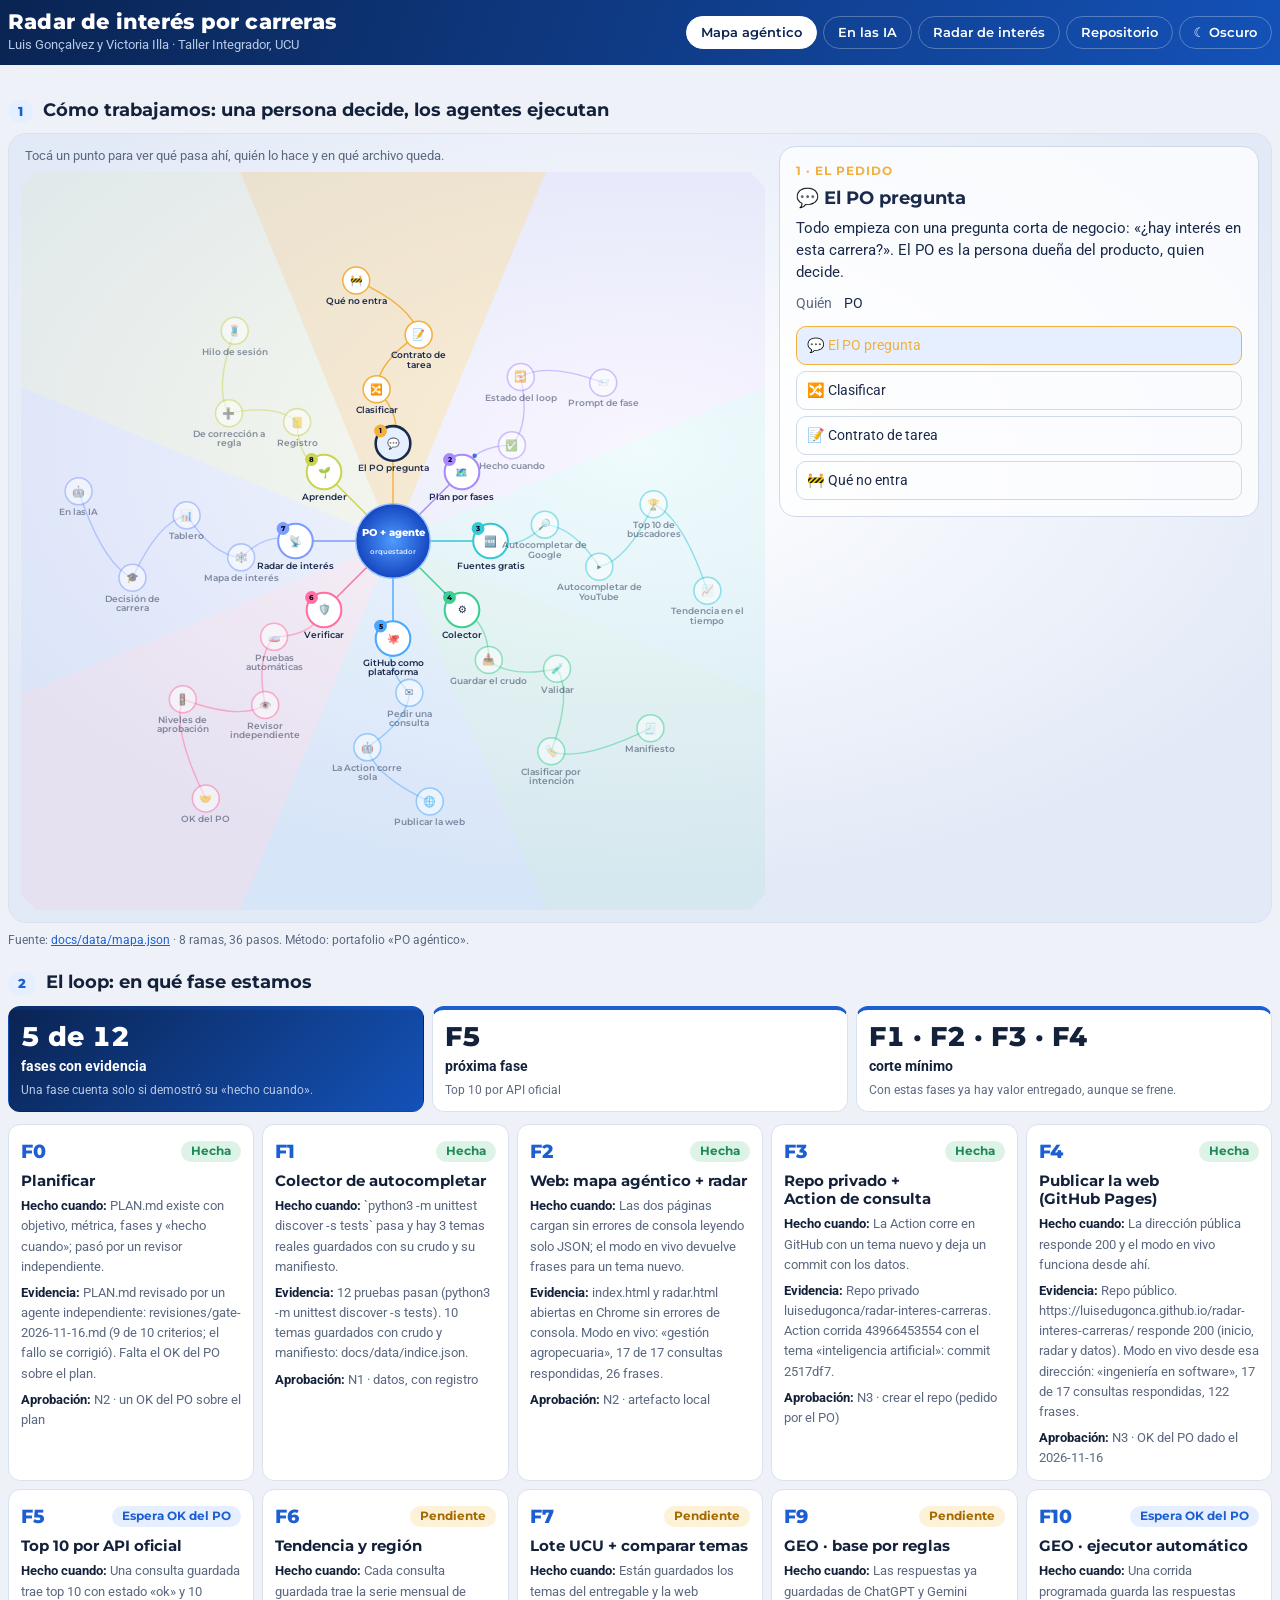
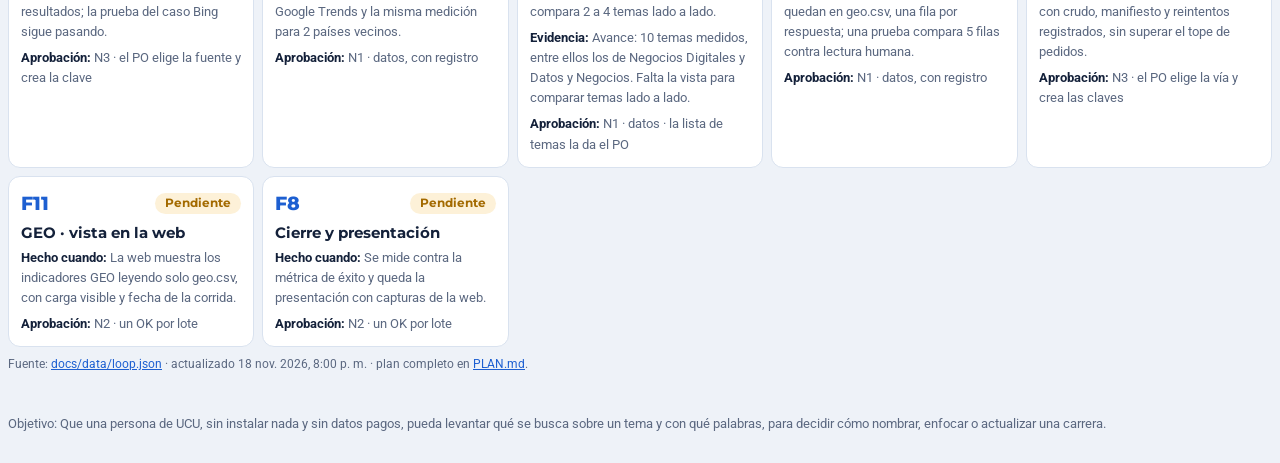
==== commit 289cfd58: "Página En las IA: menciones en ChatGPT y Gemini, con la temporalidad en cada gráfico colector/geo_in" ====
--- a/docs/index.html
+++ b/docs/index.html
@@ -19,6 +19,7 @@
     </div>
     <nav class="pest" aria-label="Secciones">
       <a href="index.html" aria-current="page">Mapa agéntico</a>
+      <a href="ia.html">En las IA</a>
       <a href="radar.html">Radar de interés</a>
       <a id="enl-repo" href="#">Repositorio</a>
       <button type="button" id="btn-tema">☾ Oscuro</button>
--- a/docs/assets/estilo.css
+++ b/docs/assets/estilo.css
@@ -217,6 +217,37 @@
 .glosario dt{font-weight:700}
 .glosario dd{margin:0;color:var(--muted)}
 
+/* Carga visible */
+.carga{position:absolute;inset:0;z-index:5;display:grid;place-items:center;background:color-mix(in srgb,var(--m-bg2) 72%,transparent);border-radius:18px;backdrop-filter:blur(2px)}
+.carga[hidden]{display:none}
+.carga-caja{background:var(--panel);color:var(--ink);border:1px solid var(--line);border-radius:14px;padding:18px 22px;display:flex;flex-direction:column;align-items:center;gap:8px;min-width:min(320px,90%);box-shadow:0 10px 30px rgba(0,0,0,.18);text-align:center}
+.carga-caja b{font-family:var(--f-display)}
+.carga-caja small{color:var(--muted);font-variant-numeric:tabular-nums}
+.carga-barra{width:100%;height:6px;border-radius:999px;background:var(--soft);overflow:hidden;border:1px solid var(--line)}
+.carga-barra i{display:block;height:100%;width:0;background:var(--accent);border-radius:999px;transition:width .3s}
+.giro{width:30px;height:30px;border-radius:50%;border:3px solid var(--line);border-top-color:var(--accent);animation:giro .9s linear infinite}
+@keyframes giro{to{transform:rotate(360deg)}}
+@media (prefers-reduced-motion:reduce){.giro{animation:none;border-top-color:var(--line);border-right-color:var(--accent)}.carga-barra i{transition:none}}
+body[aria-busy="true"] .busc input,body[aria-busy="true"] .busc select{pointer-events:none;opacity:.6}
+
+/* Análisis por reglas */
+.calidad{margin:0 0 12px}
+.hallazgos{display:flex;flex-direction:column;gap:8px}
+.hall{border:1px solid var(--line);border-left:4px solid var(--accent);border-radius:12px;padding:10px 12px;background:var(--soft)}
+.hall-cab{display:grid;grid-template-columns:auto 1fr auto;gap:10px;align-items:start}
+.hall-n{font-family:var(--f-display);font-weight:800;color:var(--accent);font-size:.9rem;line-height:1.6}
+.hall h4{font-size:.95rem;line-height:1.3}
+.hall-cifra{text-align:right}
+.hall-cifra b{display:block;font-family:var(--f-display);font-size:1.25rem;line-height:1.1;font-variant-numeric:tabular-nums;white-space:nowrap}
+.hall-cifra small{font-size:.7rem;color:var(--muted)}
+.hall-sellos{display:flex;flex-wrap:wrap;gap:4px;margin:6px 0}
+.hall dl{display:grid;grid-template-columns:minmax(100px,140px) 1fr;gap:4px 10px;margin:6px 0 0;font-size:.85rem}
+.hall dt{color:var(--muted)}
+.hall dd{margin:0}
+.hall details{margin-top:6px}
+.hall summary{font-size:.8rem;color:var(--accent)}
+@media (max-width:520px){.hall dl{grid-template-columns:minmax(0,1fr)}.hall-cab{grid-template-columns:auto 1fr}.hall-cifra{grid-column:2;text-align:left}}
+
 @media (max-width:960px){
   .radar{grid-template-columns:minmax(0,1fr)}
   .escena{position:relative;top:0;height:auto}
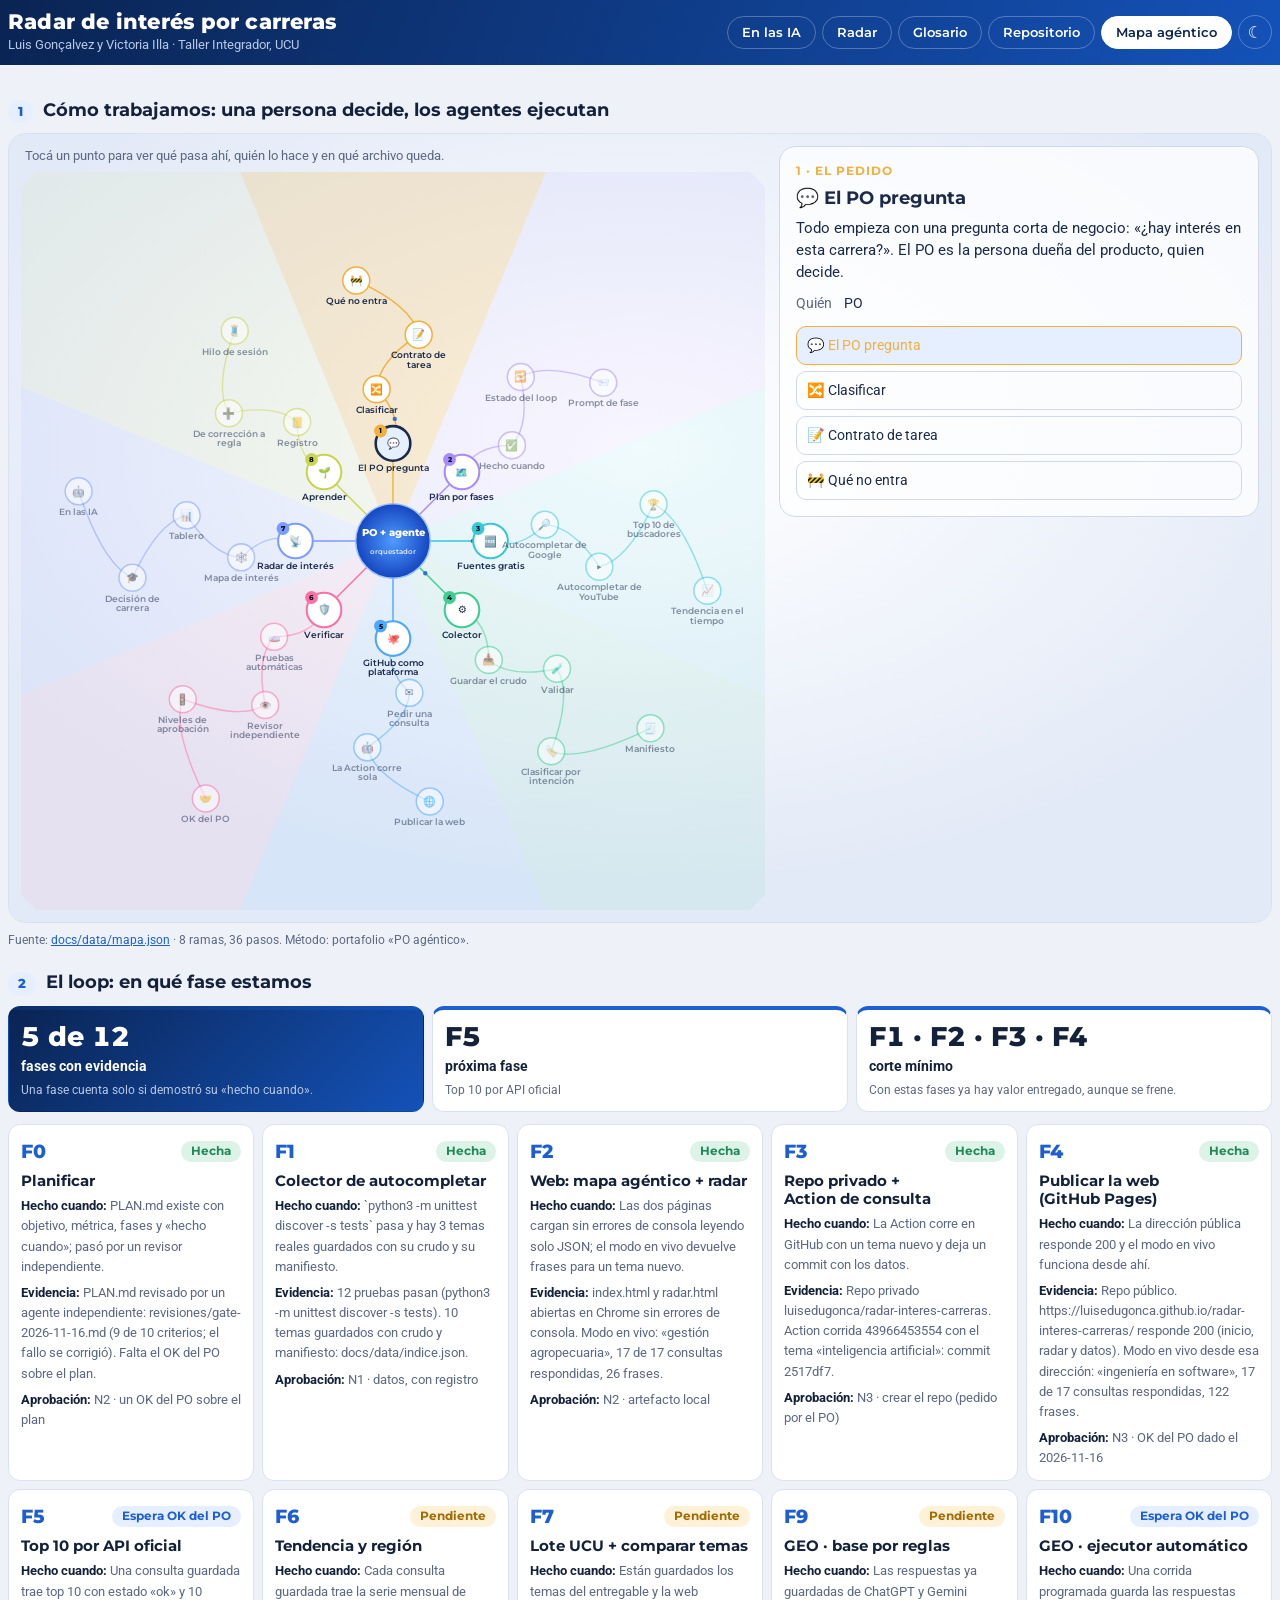
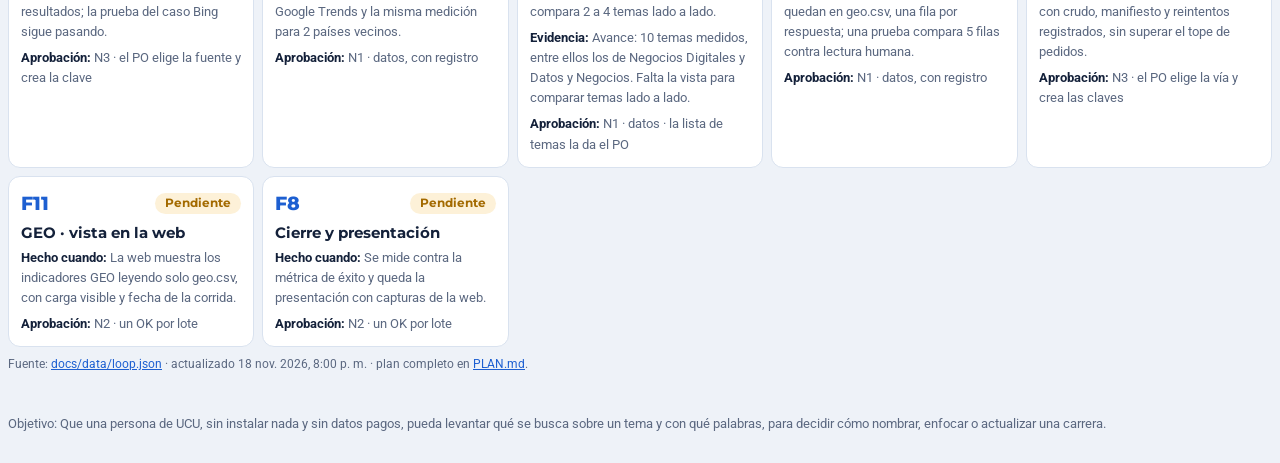
==== commit 8d7ecf10: "En las IA con el estilo del radar; menú reordenado y tema solo con ícono La página de IA usa el mapa" ====
--- a/docs/index.html
+++ b/docs/index.html
@@ -7,8 +7,8 @@
 <link rel="preconnect" href="https://fonts.googleapis.com">
 <link rel="preconnect" href="https://fonts.gstatic.com" crossorigin>
 <link href="https://fonts.googleapis.com/css2?family=Montserrat:wght@600;700;800&family=Roboto:wght@400;500;700&display=swap" rel="stylesheet">
-<link rel="stylesheet" href="assets/estilo.css">
-<script src="assets/tema.js"></script>
+<link rel="stylesheet" href="assets/estilo.css?v=20261118">
+<script src="assets/tema.js?v=20261118"></script>
 </head>
 <body>
 <header class="cab">
@@ -18,11 +18,12 @@
       <p id="sitio-equipo"></p>
     </div>
     <nav class="pest" aria-label="Secciones">
+      <a href="ia.html">En las IA</a>
+      <a href="radar.html">Radar</a>
+      <a href="radar.html#glosario">Glosario</a>
+      <a id="enl-repo" href="#">Repositorio</a>
       <a href="index.html" aria-current="page">Mapa agéntico</a>
-      <a href="ia.html">En las IA</a>
-      <a href="radar.html">Radar de interés</a>
-      <a id="enl-repo" href="#">Repositorio</a>
-      <button type="button" id="btn-tema">☾ Oscuro</button>
+      <button type="button" id="btn-tema" aria-label="Cambiar tema">☾</button>
     </nav>
   </div>
 </header>
--- a/docs/assets/estilo.css
+++ b/docs/assets/estilo.css
@@ -43,6 +43,7 @@
 .pest{display:flex;flex-wrap:wrap;gap:6px;align-items:center}
 .pest a,.pest button{color:var(--hd-ink);background:transparent;text-decoration:none;padding:6px 14px;border-radius:999px;border:1px solid rgba(255,255,255,.28);font-family:var(--f-display);font-weight:600;font-size:.8rem;cursor:pointer}
 .pest a[aria-current="page"]{background:#fff;color:#0a2453;border-color:#fff}
+#btn-tema{width:34px;height:34px;padding:0;font-size:1.05rem;line-height:1;display:inline-grid;place-items:center}
 .pest a:hover,.pest button:hover{background:rgba(255,255,255,.14)}
 .pest a[aria-current="page"]:hover{background:#fff}
 
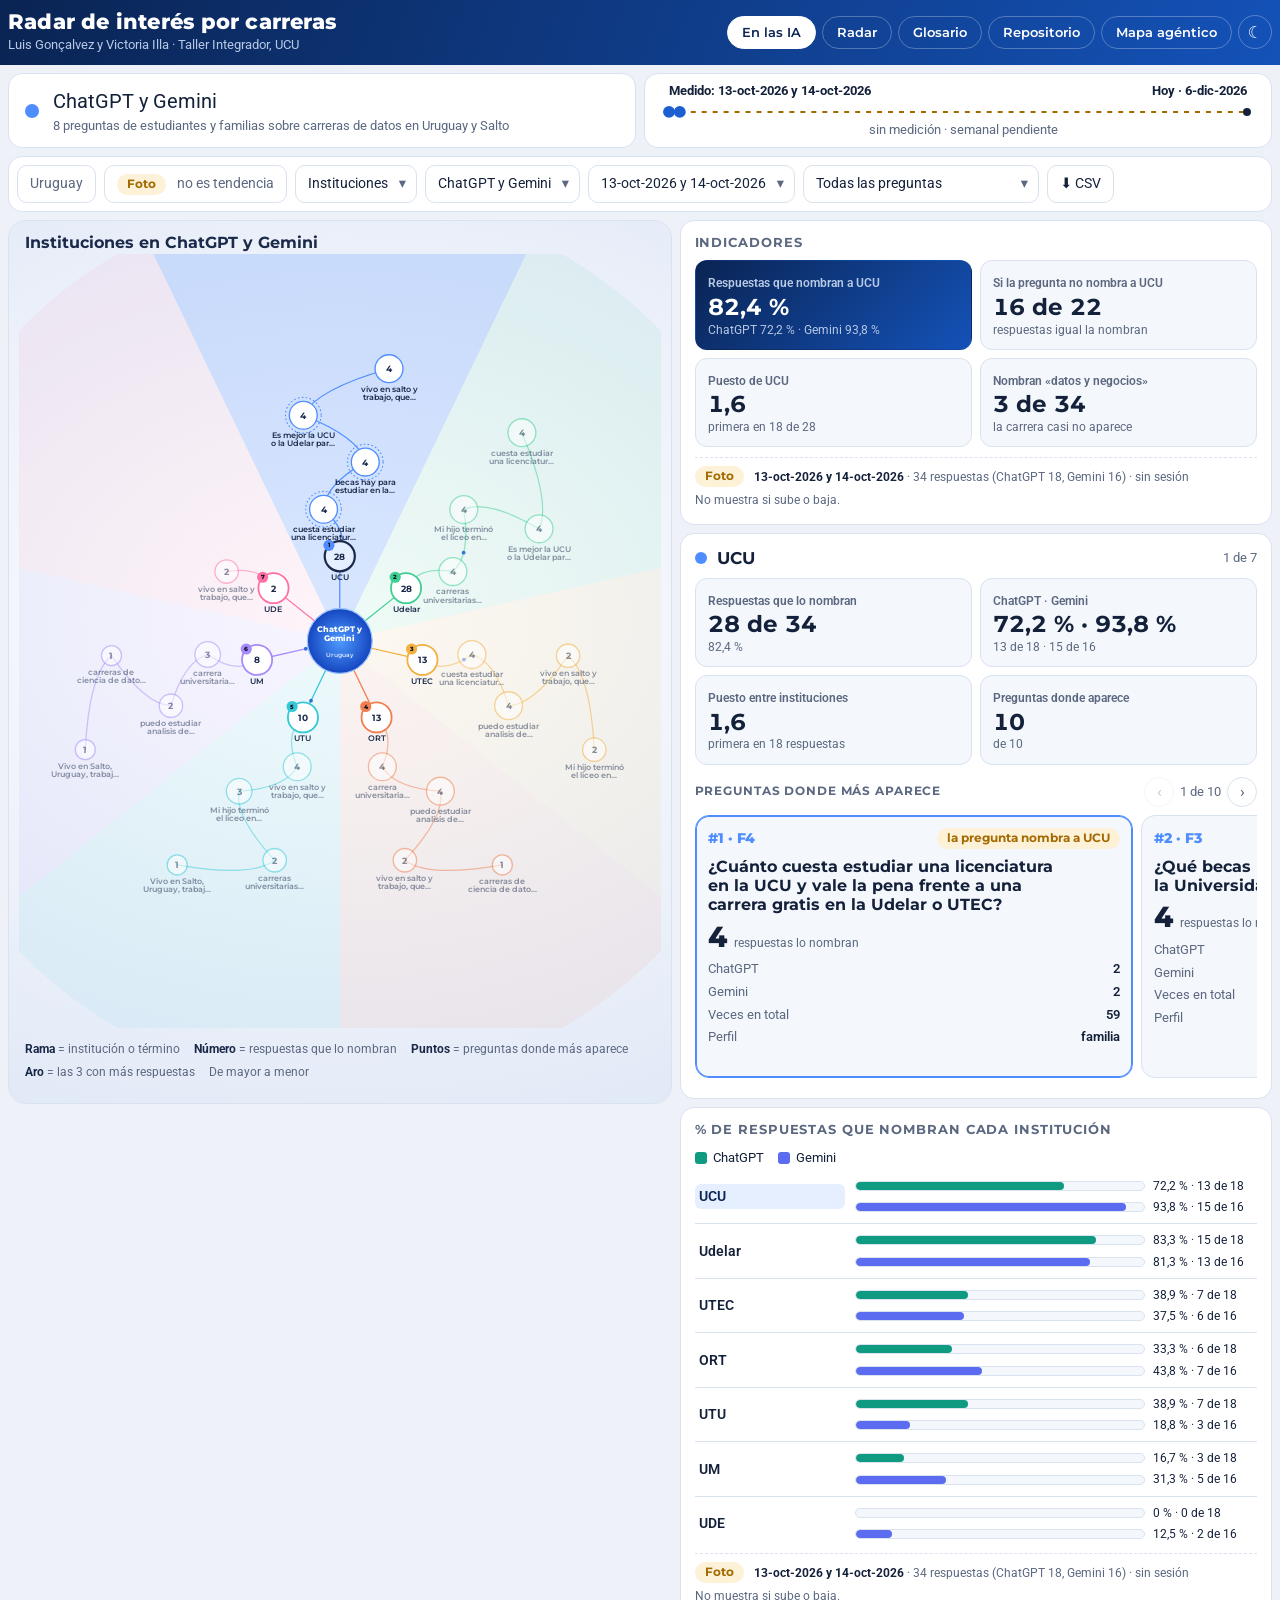
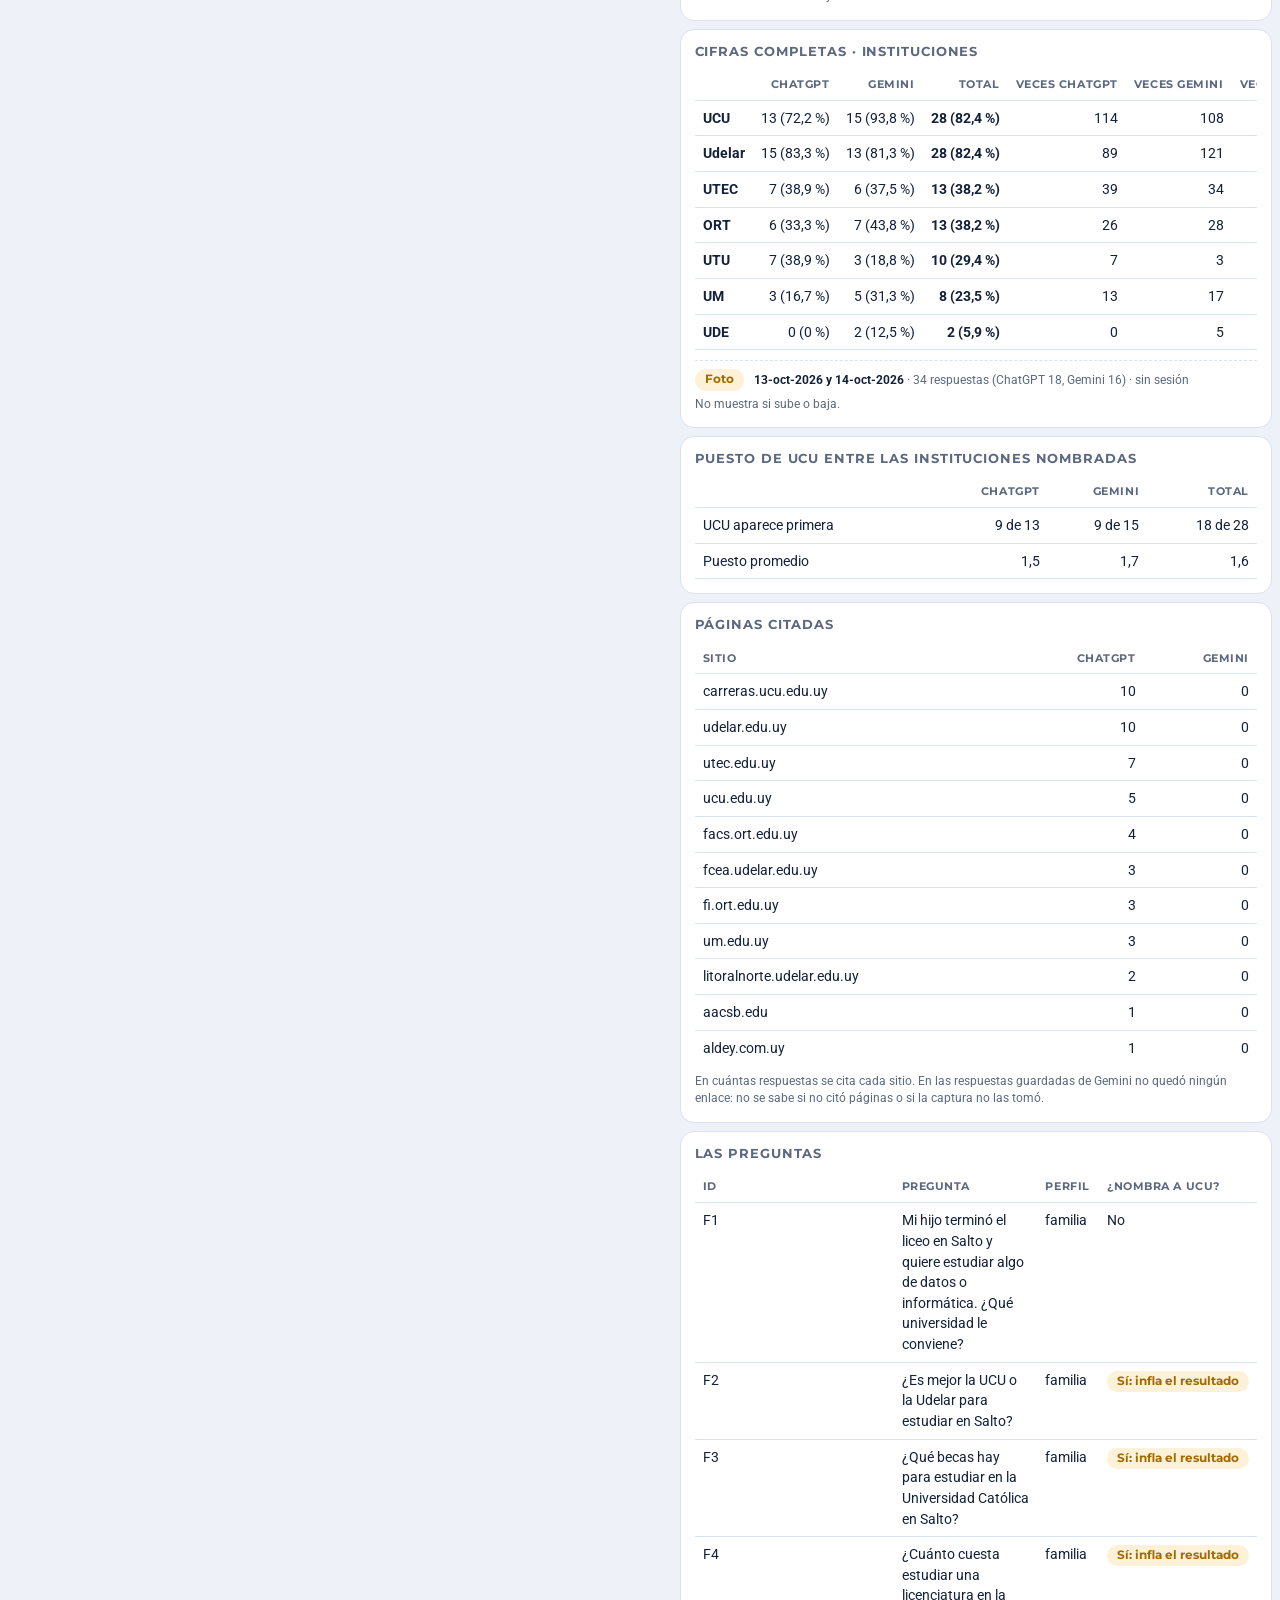
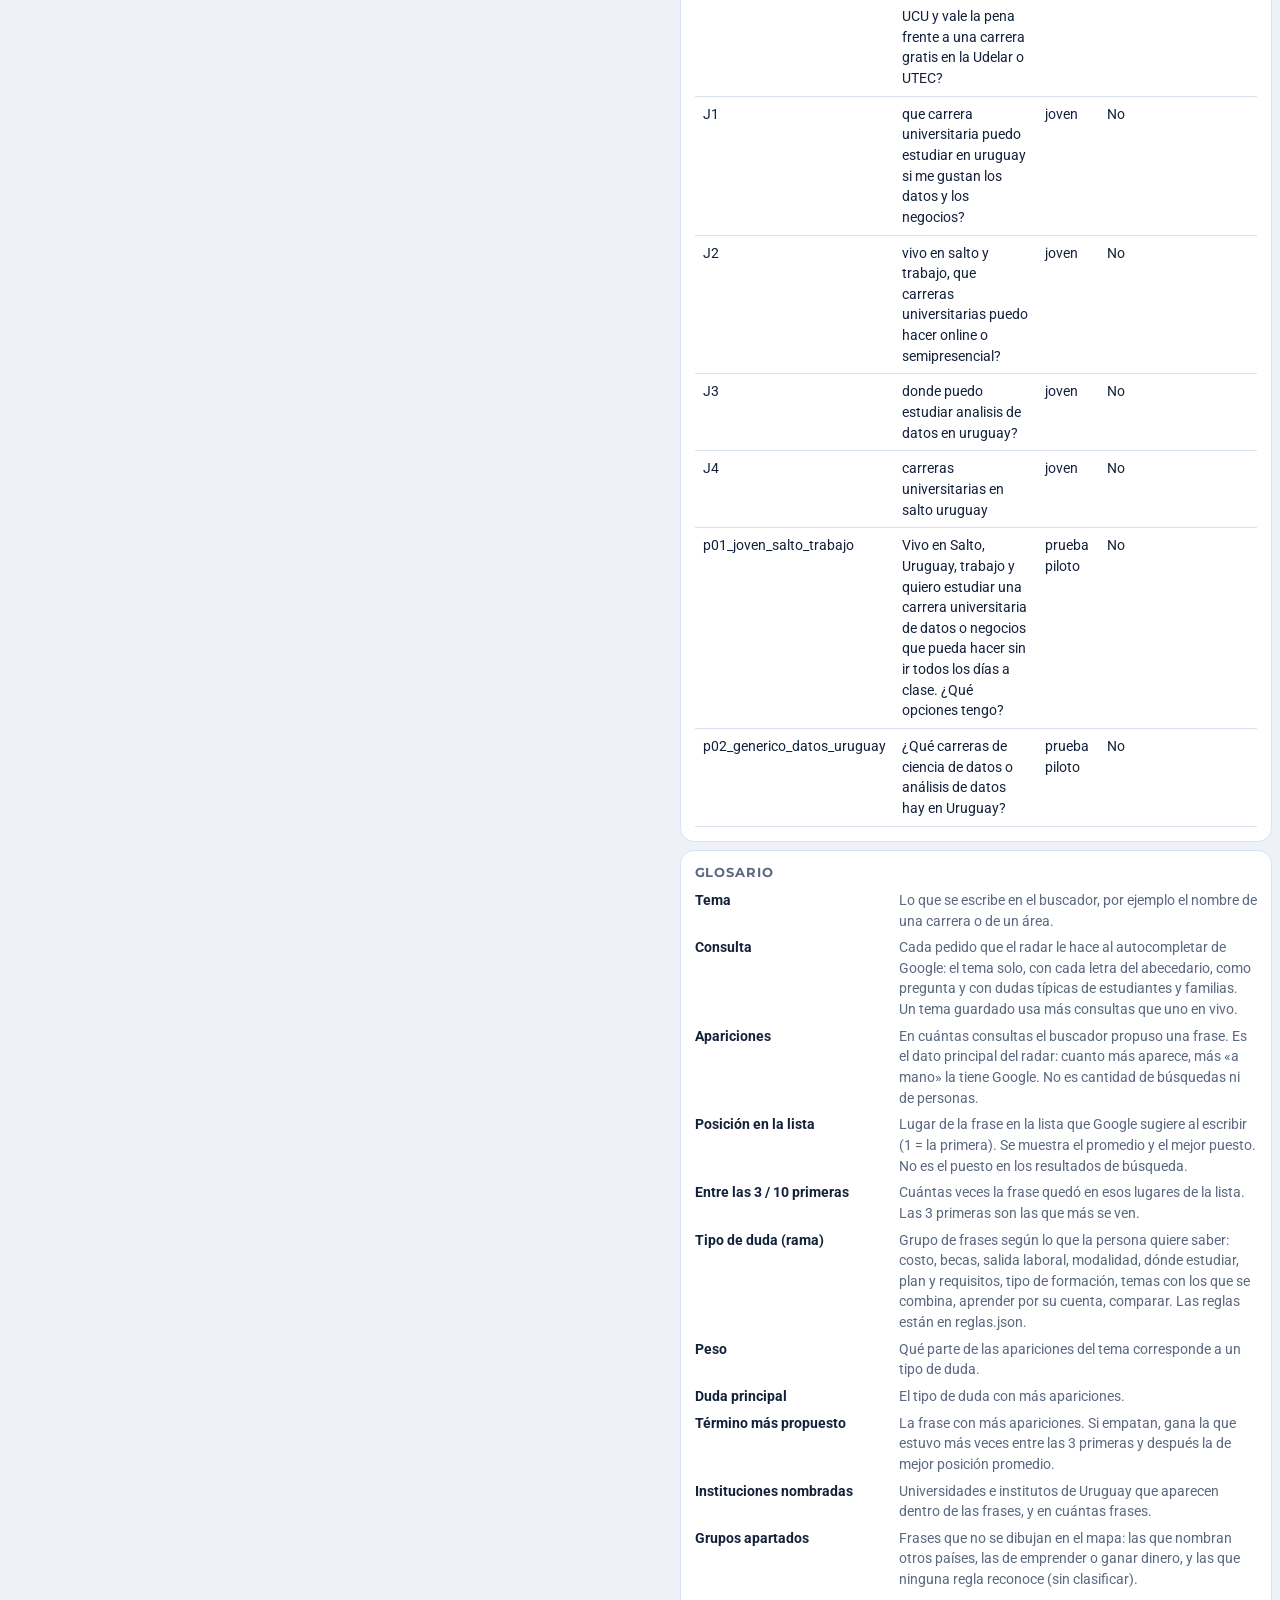
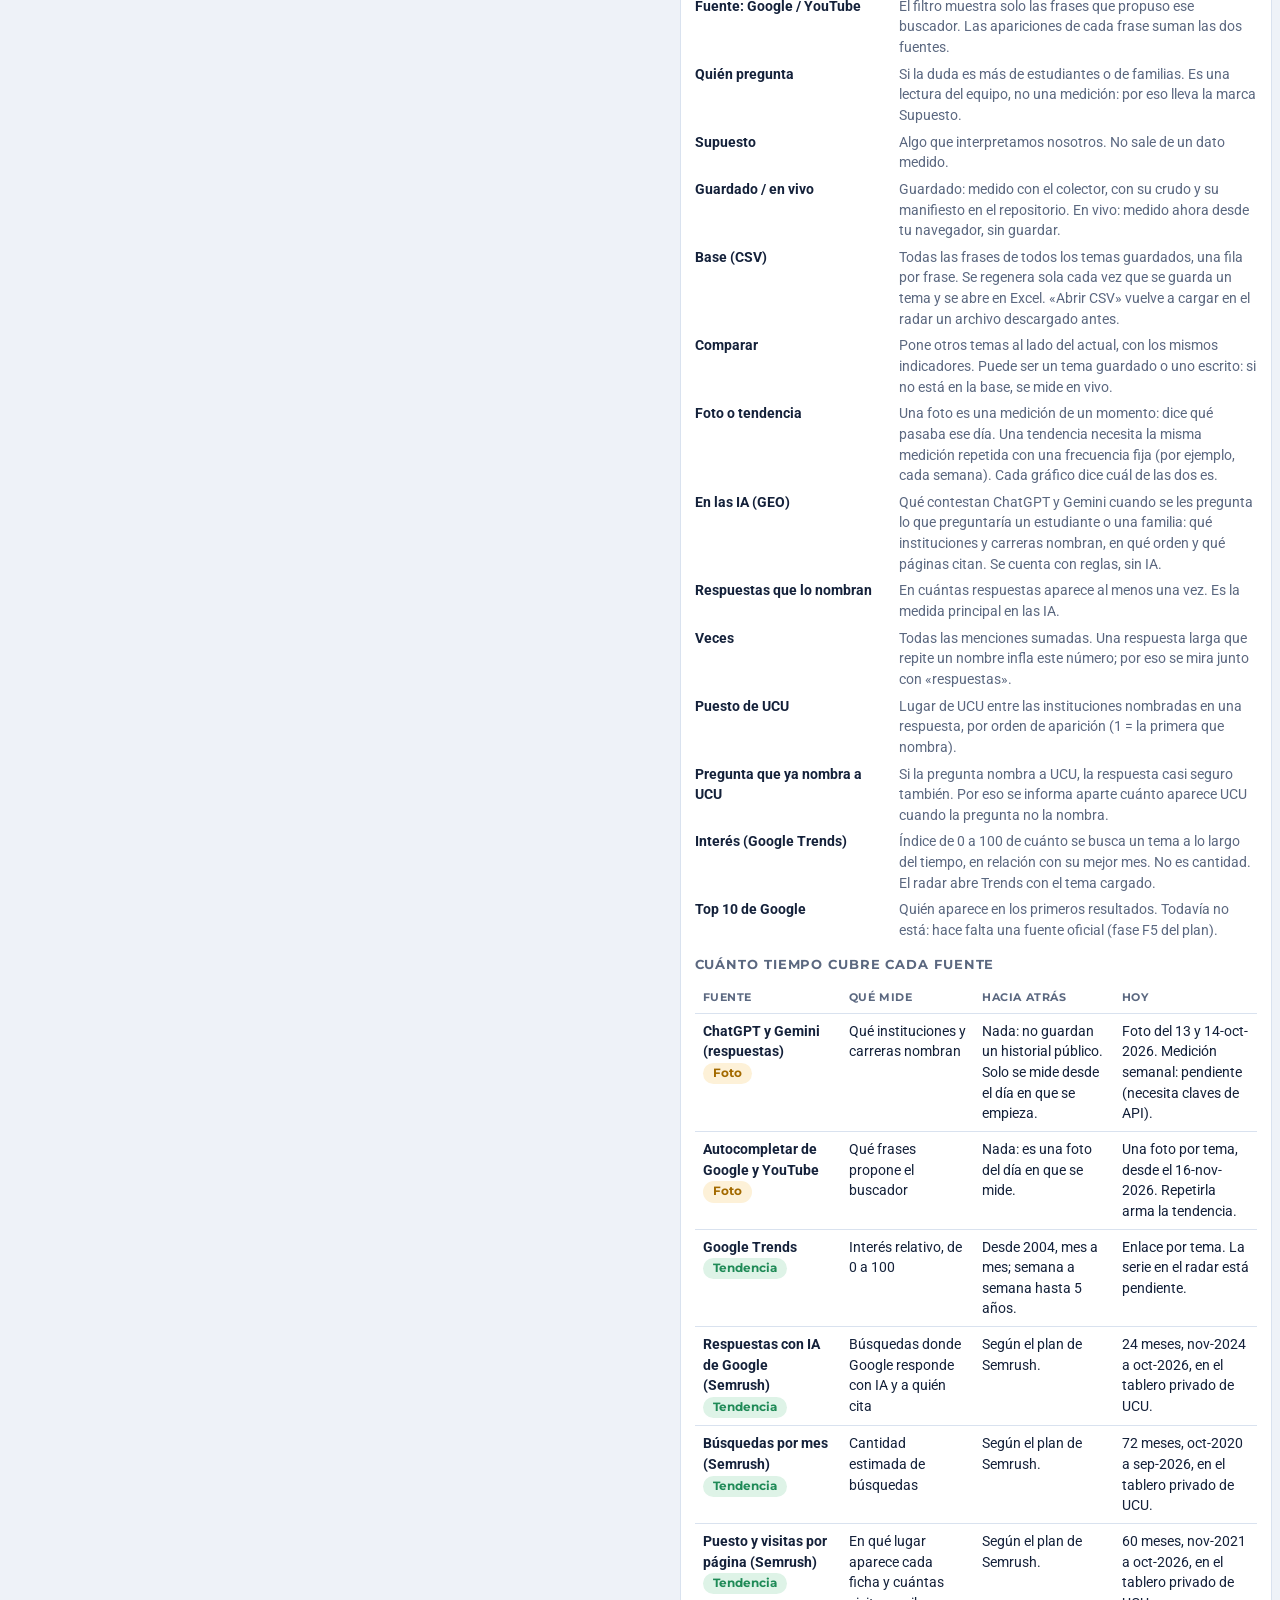
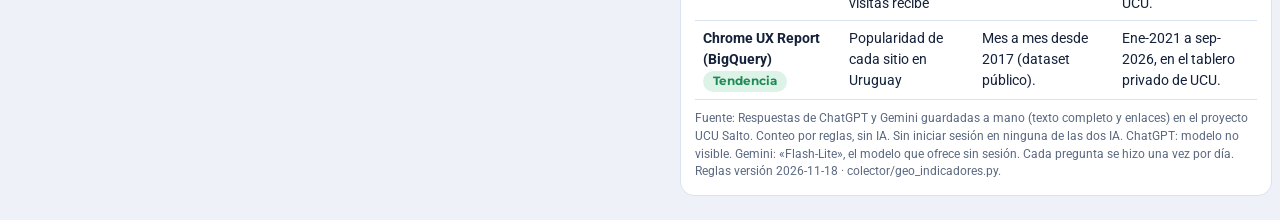
==== commit 97642161: "La portada abre En las IA; el mapa agéntico pasa a mapa.html Co-Authored-By: Claude Opus 5.5 <norepl" ====
--- a/docs/index.html
+++ b/docs/index.html
@@ -3,106 +3,12 @@
 <head>
 <meta charset="utf-8">
 <meta name="viewport" content="width=device-width, initial-scale=1">
-<title>Mapa agéntico · Radar de interés</title>
-<link rel="preconnect" href="https://fonts.googleapis.com">
-<link rel="preconnect" href="https://fonts.gstatic.com" crossorigin>
-<link href="https://fonts.googleapis.com/css2?family=Montserrat:wght@600;700;800&family=Roboto:wght@400;500;700&display=swap" rel="stylesheet">
-<link rel="stylesheet" href="assets/estilo.css?v=20261118">
-<script src="assets/tema.js?v=20261118"></script>
+<title>Radar de interés</title>
+<meta http-equiv="refresh" content="0; url=ia.html">
+<link rel="canonical" href="ia.html">
+<script>location.replace("ia.html" + location.search + location.hash);</script>
 </head>
 <body>
-<header class="cab">
-  <div class="cab-in">
-    <div>
-      <h1 id="sitio-titulo">Radar de interés</h1>
-      <p id="sitio-equipo"></p>
-    </div>
-    <nav class="pest" aria-label="Secciones">
-      <a href="ia.html">En las IA</a>
-      <a href="radar.html">Radar</a>
-      <a href="radar.html#glosario">Glosario</a>
-      <a id="enl-repo" href="#">Repositorio</a>
-      <a href="index.html" aria-current="page">Mapa agéntico</a>
-      <button type="button" id="btn-tema" aria-label="Cambiar tema">☾</button>
-    </nav>
-  </div>
-</header>
-
-<main class="agentico">
-  <div class="sec-t"><span class="n">1</span><h2>Cómo trabajamos: una persona decide, los agentes ejecutan</h2></div>
-  <section class="noche" aria-label="Mapa agéntico">
-    <div class="lienzo">
-      <p class="ayuda-mapa">Tocá un punto para ver qué pasa ahí, quién lo hace y en qué archivo queda.</p>
-      <svg id="mapa" class="mapa" aria-label="Mapa radial del método de trabajo"></svg>
-    </div>
-    <aside class="ficha" id="ficha" aria-live="polite"></aside>
-  </section>
-  <p class="fuente" id="fuente-mapa"></p>
-
-  <div class="sec-t"><span class="n">2</span><h2>El loop: en qué fase estamos</h2></div>
-  <div class="kpis" id="loop-kpis"></div>
-  <div class="fases" id="fases" style="margin-top:12px"></div>
-  <p class="fuente" id="fuente-loop"></p>
-</main>
-<footer class="pie" id="pie"></footer>
-
-<script type="module">
-import { renderMapa } from "./assets/mapa.js";
-import { leerJSON, esc, fecha } from "./assets/nucleo.js";
-
-const [mapa, loop, sitio] = await Promise.all([leerJSON("data/mapa.json"), leerJSON("data/loop.json"), leerJSON("data/sitio.json")]);
-const repo = `https://github.com/${sitio.repo}`;
-const enRepo = (ruta) => `${repo}/${ruta.endsWith("/") ? "tree" : "blob"}/${sitio.rama}/${ruta}`;
-
-document.getElementById("sitio-titulo").textContent = sitio.titulo;
-document.getElementById("sitio-equipo").textContent = sitio.equipo;
-document.getElementById("enl-repo").href = repo;
-
-const ficha = document.getElementById("ficha");
-let control;
-function mostrar(rama, nodo) {
-  const fila = (t, v) => (v ? `<dt>${t}</dt><dd>${v}</dd>` : "");
-  ficha.innerHTML = `
-    <div class="et" style="color:${rama.color}">${esc(rama.titulo)}</div>
-    <h3>${esc(nodo.icono)} ${esc(nodo.titulo)}</h3>
-    <p>${esc(nodo.que)}</p>
-    <dl>
-      ${fila("Quién", esc(nodo.quien))}
-      ${fila("Dónde queda", nodo.donde ? `<a href="${enRepo(nodo.donde)}">${esc(nodo.donde)}</a>` : "")}
-      ${fila("Aprobación", esc(nodo.nivel))}
-      ${fila("Estado", esc(nodo.estado))}
-    </dl>
-    <ul class="pasos" aria-label="Pasos de esta rama">
-      ${rama.nodos.map((x) => `<li><button type="button" data-n="${esc(x.id)}" aria-pressed="${x.id === nodo.id}" style="color:${x.id === nodo.id ? rama.color : ""}">${esc(x.icono)} ${esc(x.titulo)}</button></li>`).join("")}
-    </ul>`;
-  ficha.querySelectorAll("button").forEach((b) => b.addEventListener("click", () => control.seleccionar(rama.id, b.dataset.n, true)));
-}
-control = renderMapa(document.getElementById("mapa"), mapa, mostrar);
-control.seleccionar(mapa.ramas[0].id, mapa.ramas[0].nodos[0].id, true);
-document.getElementById("fuente-mapa").innerHTML =
-  `Fuente: <a href="${enRepo("docs/data/mapa.json")}">docs/data/mapa.json</a> · ${mapa.ramas.length} ramas, ${mapa.ramas.reduce((s, r) => s + r.nodos.length, 0)} pasos. Método: portafolio «PO agéntico».`;
-
-// Estado del loop
-const SELLO = { hecho: ["ok", "Hecha"], pendiente: ["pend", "Pendiente"], "espera-po": ["sup", "Espera OK del PO"] };
-const hechas = loop.fases.filter((f) => f.estado === "hecho").length;
-const siguiente = loop.fases.find((f) => f.estado !== "hecho");
-document.getElementById("loop-kpis").innerHTML = `
-  <div class="kpi dest"><div class="v">${hechas} de ${loop.fases.length}</div><div class="t">fases con evidencia</div><div class="d">Una fase cuenta solo si demostró su «hecho cuando».</div></div>
-  <div class="kpi"><div class="v">${esc(siguiente ? siguiente.id : "—")}</div><div class="t">próxima fase</div><div class="d">${esc(siguiente ? siguiente.nombre : "Loop terminado")}</div></div>
-  <div class="kpi"><div class="v">${esc(loop.corte_minimo.join(" · "))}</div><div class="t">corte mínimo</div><div class="d">Con estas fases ya hay valor entregado, aunque se frene.</div></div>`;
-document.getElementById("fases").innerHTML = loop.fases.map((f) => {
-  const [clase, texto] = SELLO[f.estado] ?? ["pend", f.estado];
-  return `<article class="fase">
-    <div style="display:flex;justify-content:space-between;align-items:center;gap:8px"><span class="id">${esc(f.id)}</span><span class="sello ${clase}">${texto}</span></div>
-    <h3>${esc(f.nombre)}</h3>
-    <p><b>Hecho cuando:</b> ${esc(f.hecho_cuando)}</p>
-    ${f.evidencia ? `<p><b>Evidencia:</b> ${esc(f.evidencia)}</p>` : ""}
-    <p><b>Aprobación:</b> ${esc(f.aprobacion)}</p>
-  </article>`;
-}).join("");
-document.getElementById("fuente-loop").innerHTML =
-  `Fuente: <a href="${enRepo("docs/data/loop.json")}">docs/data/loop.json</a> · actualizado ${esc(fecha(loop.actualizado_utc))} · plan completo en <a href="${enRepo("PLAN.md")}">PLAN.md</a>.`;
-document.getElementById("pie").textContent = `Objetivo: ${loop.objetivo}`;
-</script>
+<p><a href="ia.html">Abrir el Radar de interés · En las IA</a></p>
 </body>
 </html>
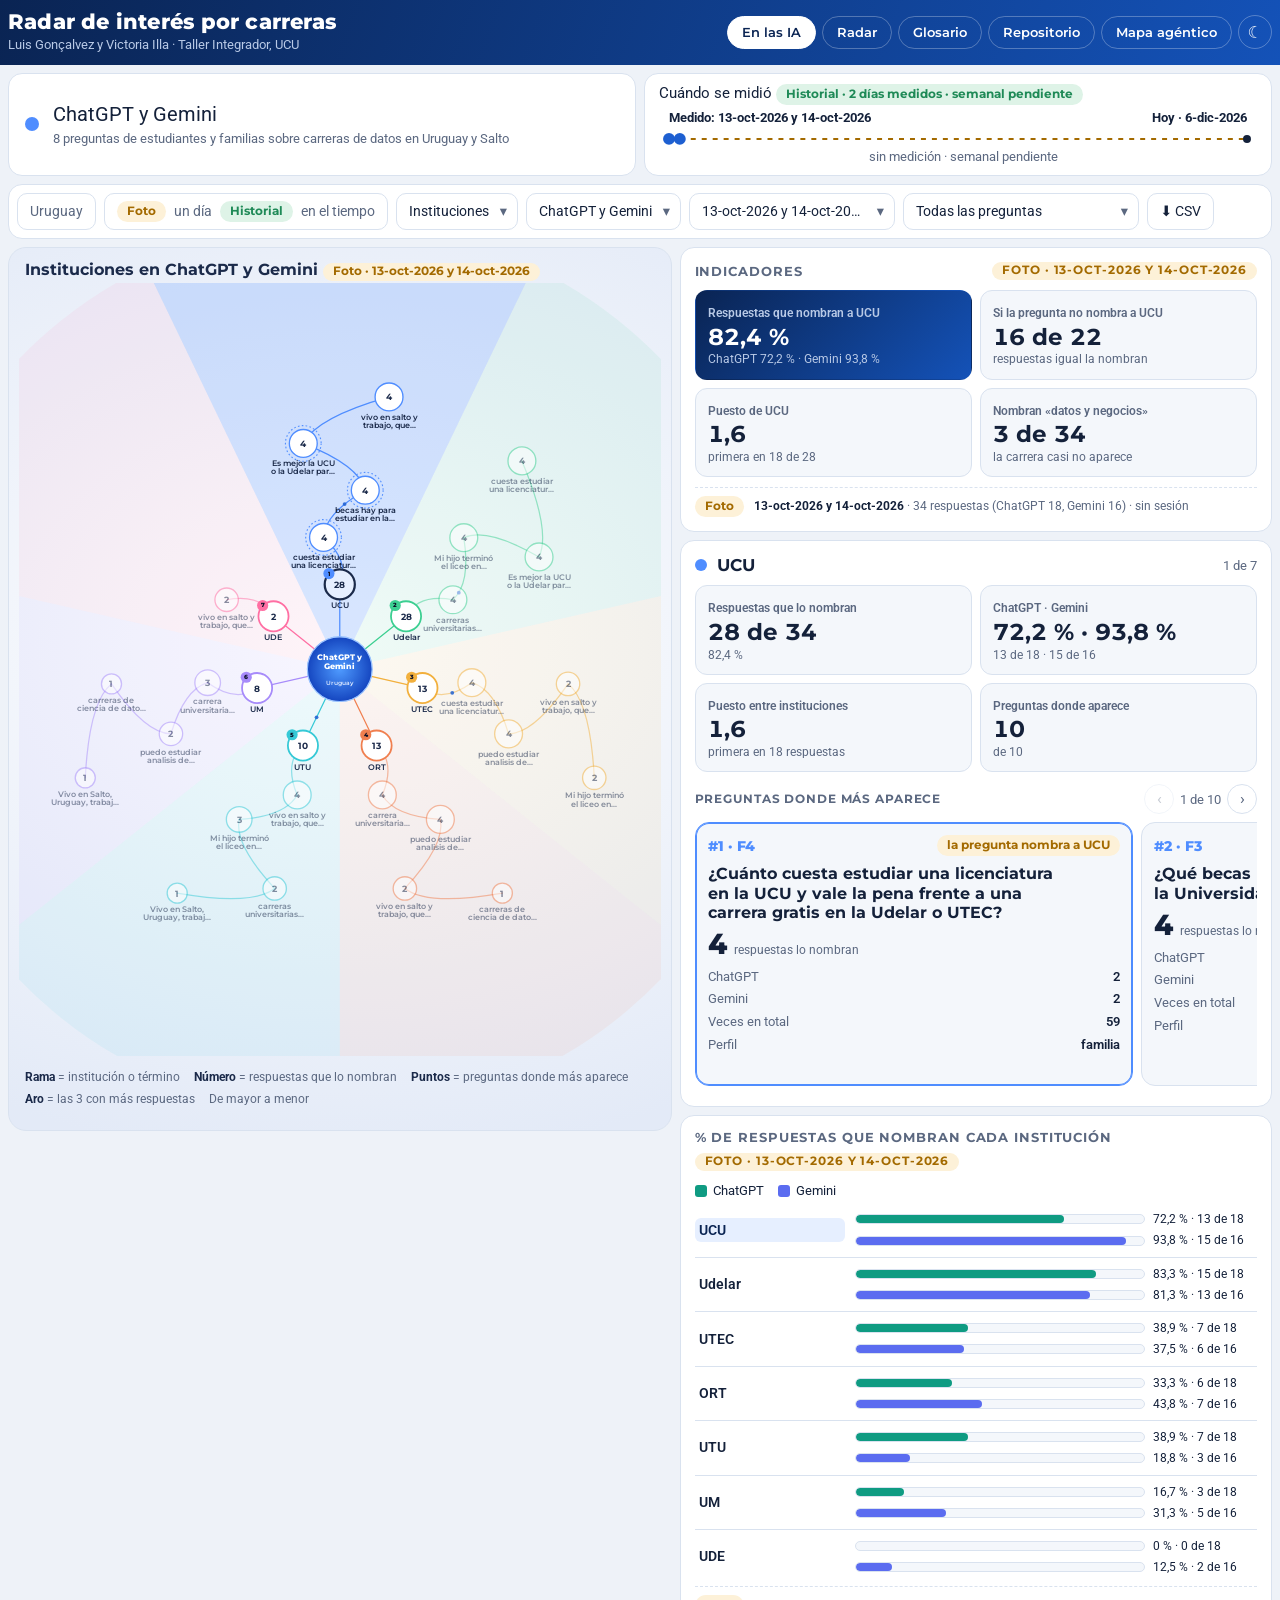
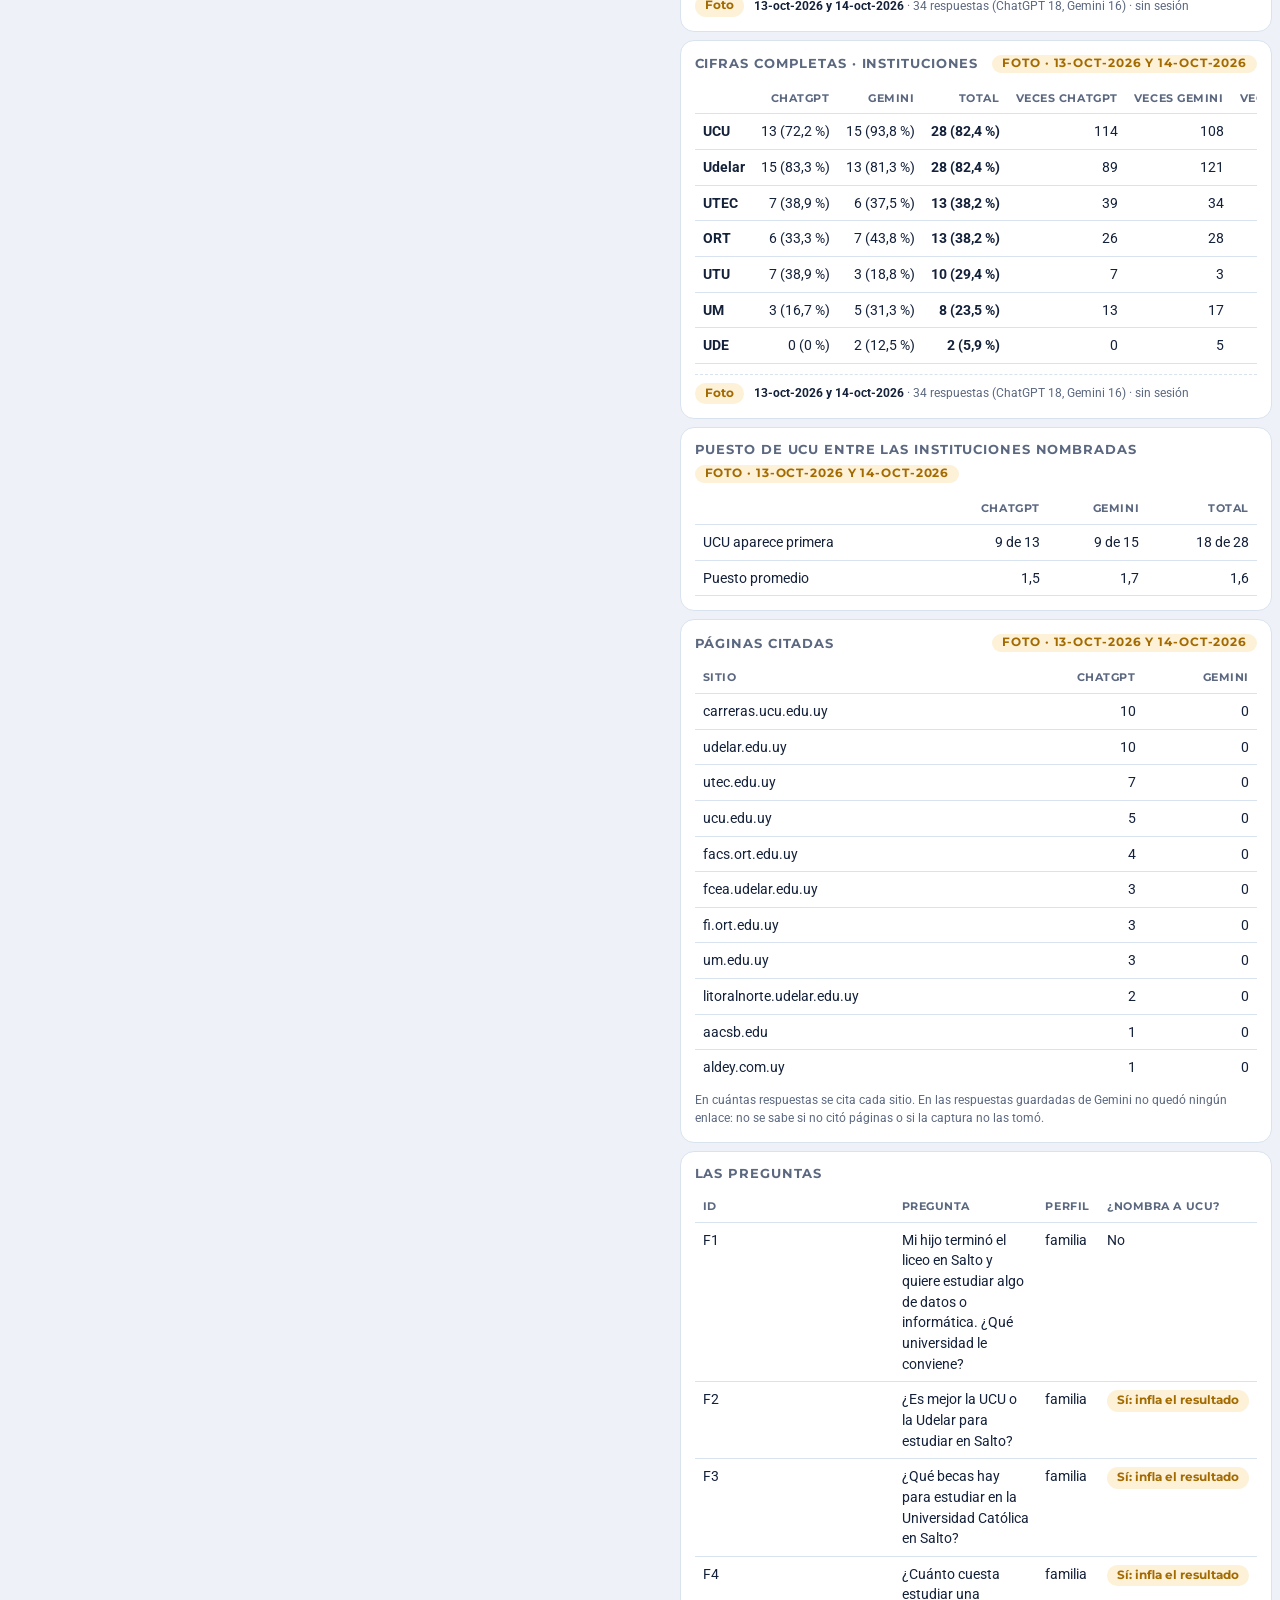
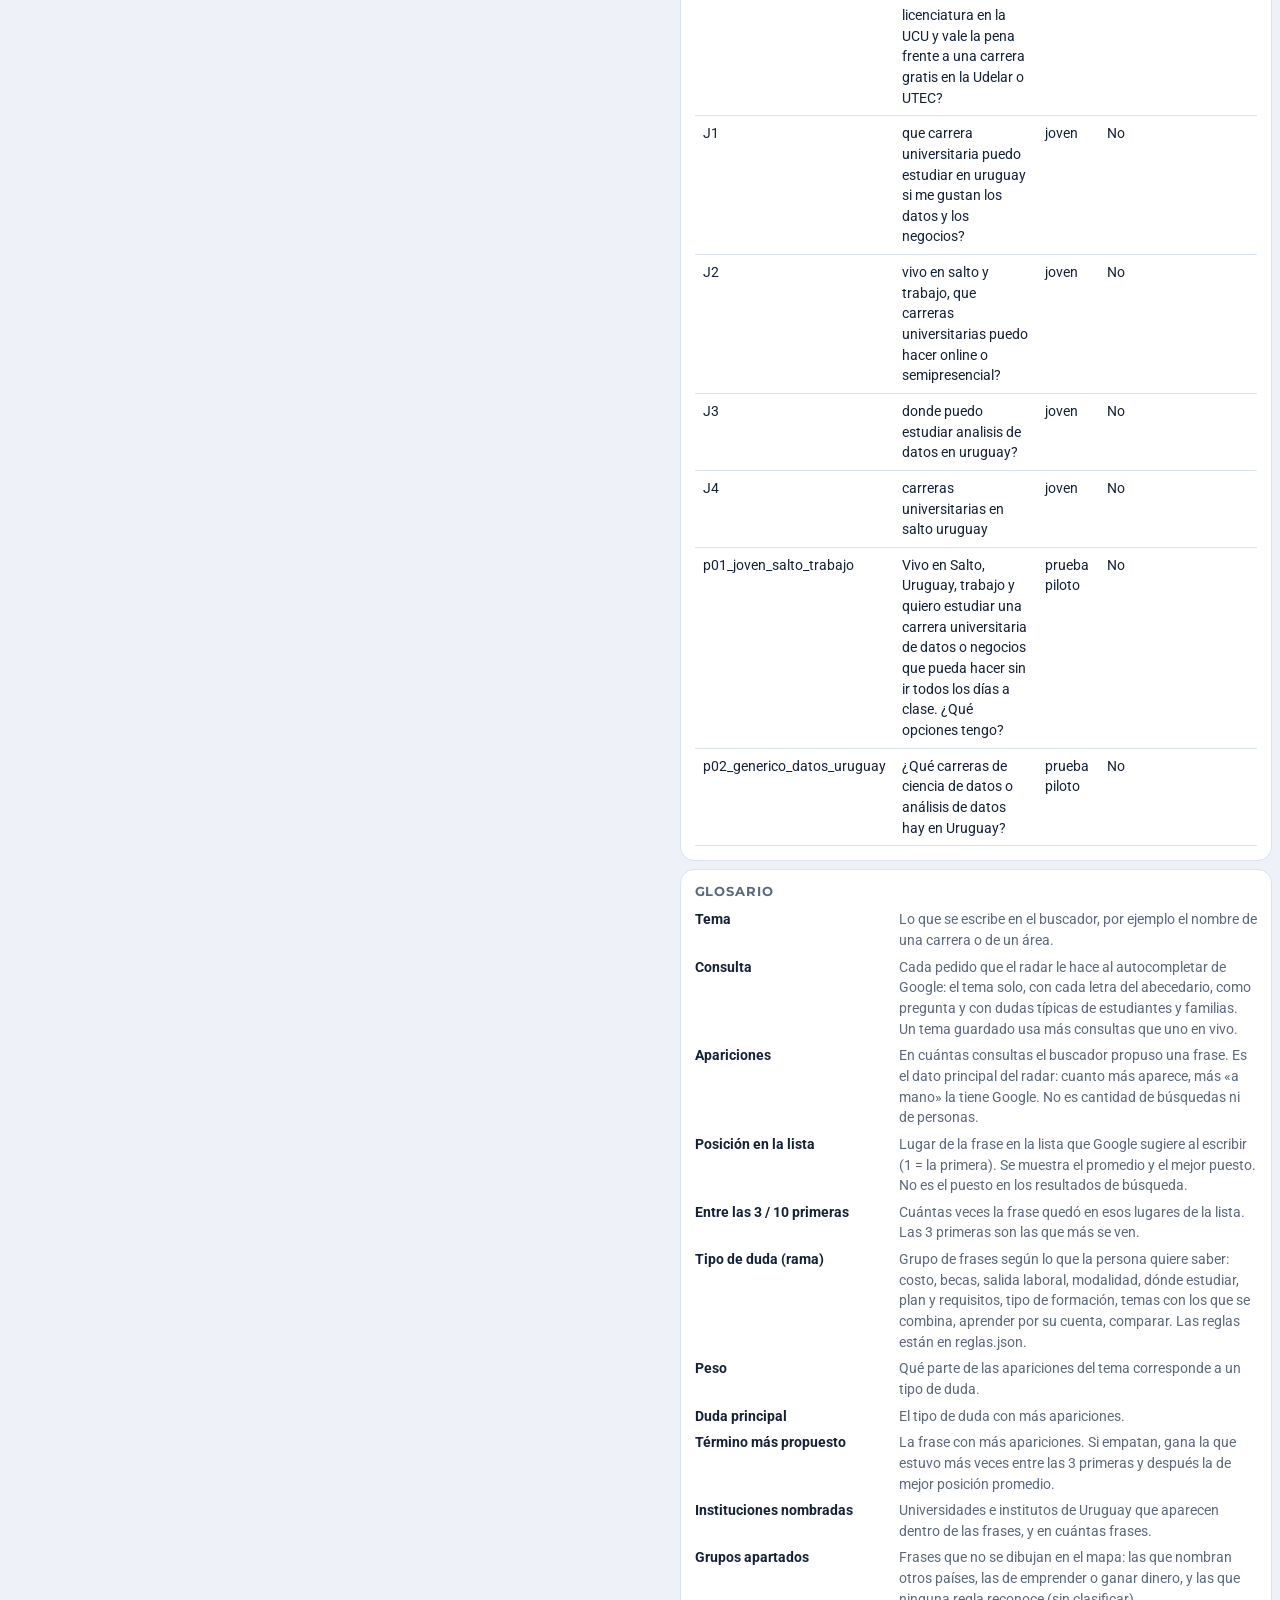
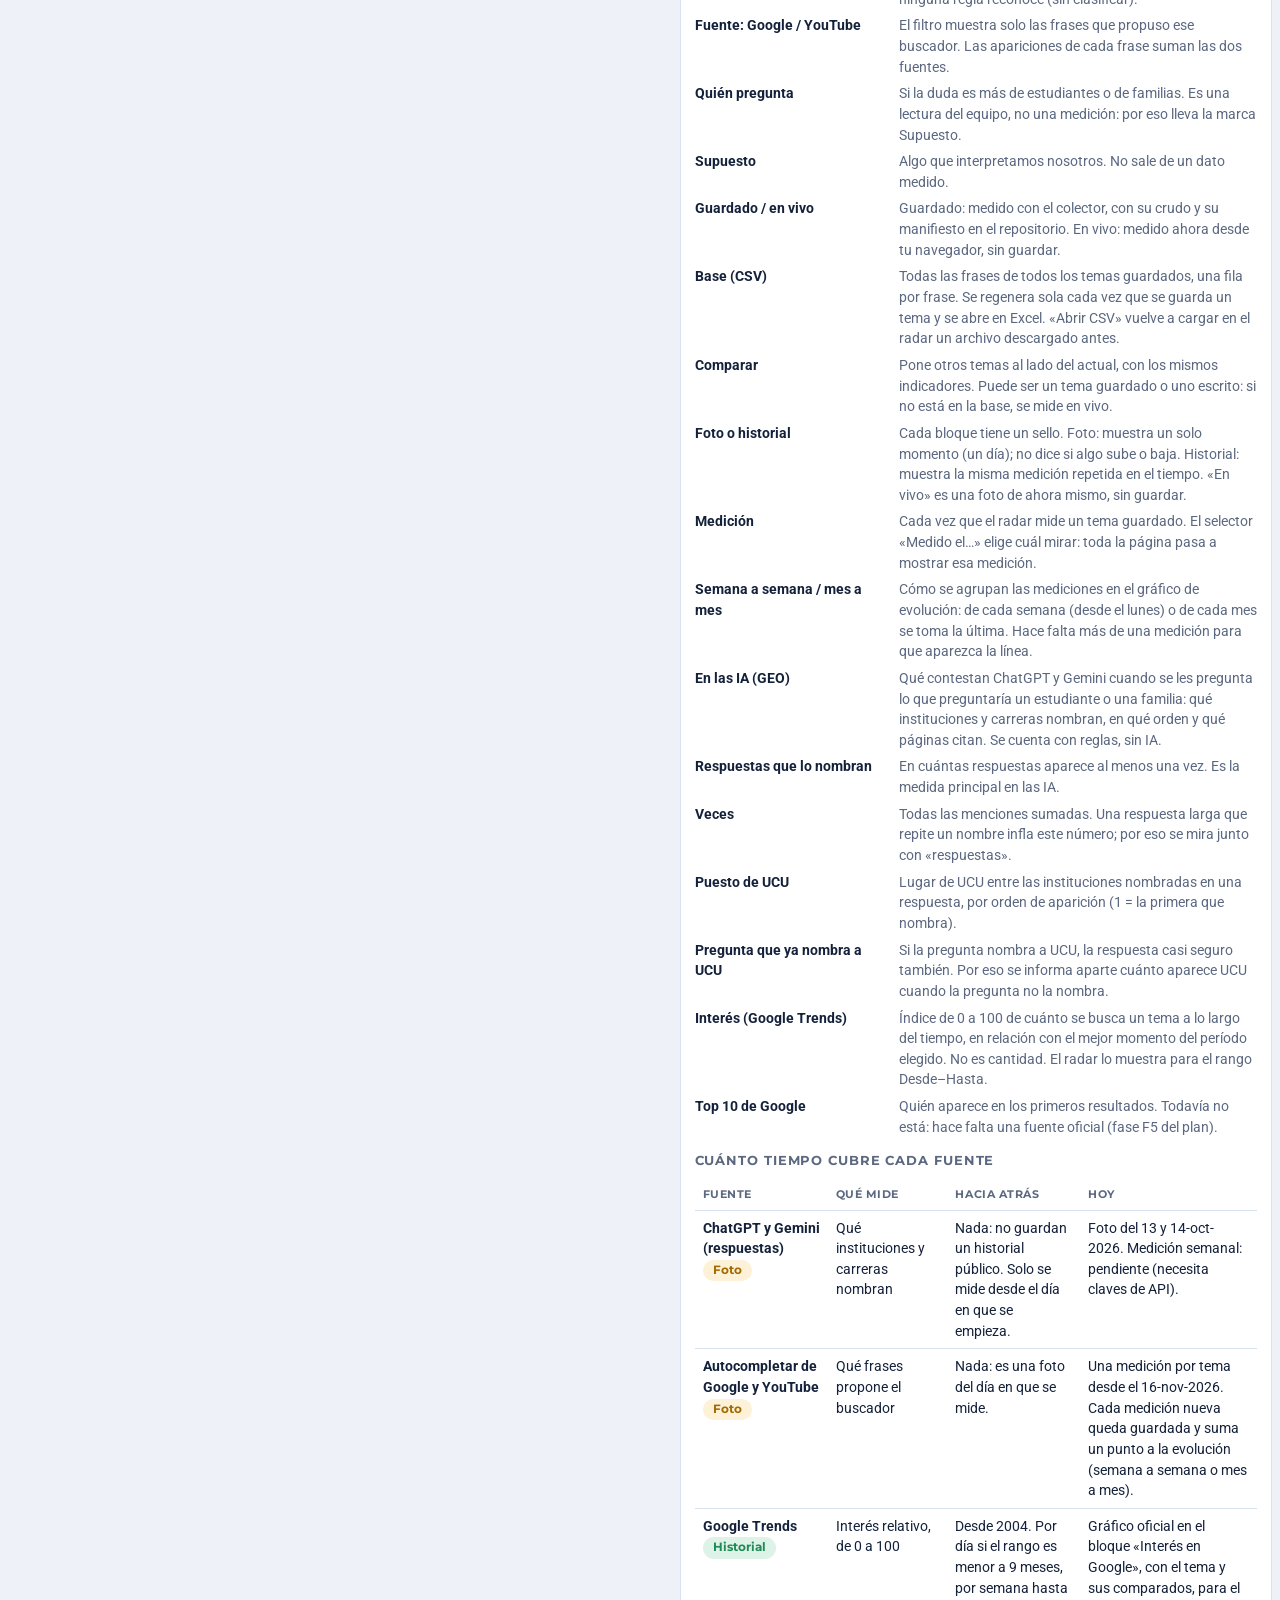
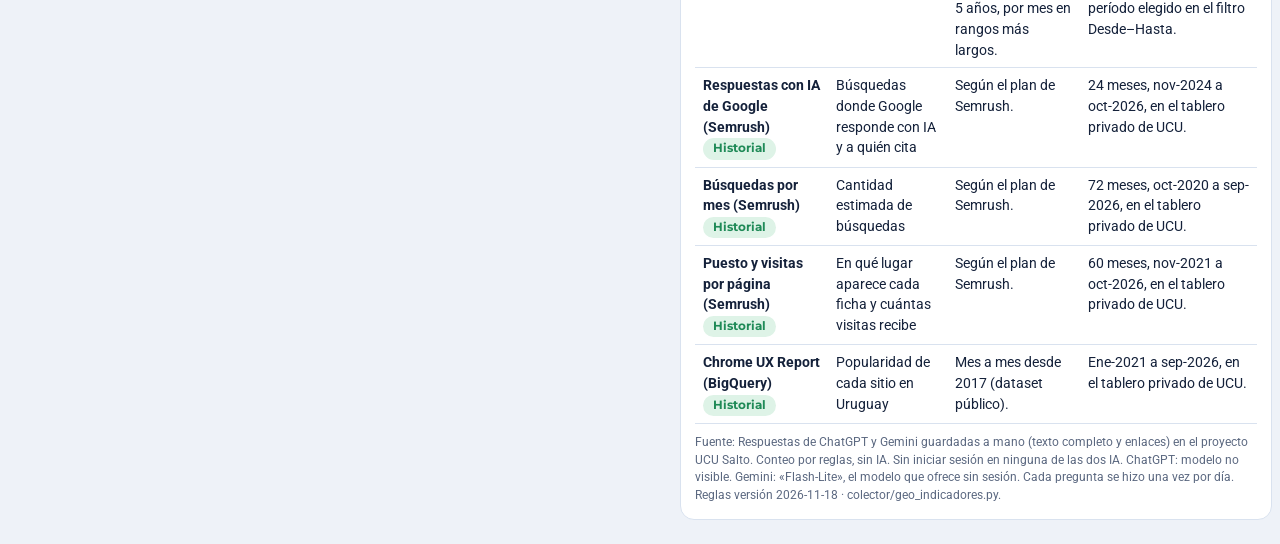
==== commit 57ed2894: "Ícono, metadatos para buscadores y redes, schema.org, robots y sitemap Co-Authored-By: Claude Opus 5" ====
--- a/docs/index.html
+++ b/docs/index.html
@@ -3,9 +3,32 @@
 <head>
 <meta charset="utf-8">
 <meta name="viewport" content="width=device-width, initial-scale=1">
-<title>Radar de interés</title>
+<title>Radar de interés por carreras · Qué se busca en Uruguay</title>
+<meta name="description" content="Herramienta gratuita y abierta para ver qué buscan estudiantes y familias en Uruguay sobre cada carrera, y cómo cambia en el tiempo.">
+<meta name="robots" content="noindex,follow">
+<link rel="canonical" href="https://luisedugonca.github.io/radar-interes-carreras/ia.html">
+<meta name="theme-color" content="#1d5fd1">
+<link rel="icon" href="assets/icono.svg" type="image/svg+xml">
+<link rel="icon" href="assets/icono-32.png" sizes="32x32" type="image/png">
+<link rel="apple-touch-icon" href="assets/apple-touch-icon.png">
+<link rel="manifest" href="site.webmanifest">
+<meta property="og:type" content="website">
+<meta property="og:locale" content="es_UY">
+<meta property="og:site_name" content="Radar de interés por carreras">
+<meta property="og:title" content="Radar de interés por carreras · Qué se busca en Uruguay">
+<meta property="og:description" content="Herramienta gratuita y abierta para ver qué buscan estudiantes y familias en Uruguay sobre cada carrera, y cómo cambia en el tiempo.">
+<meta property="og:url" content="https://luisedugonca.github.io/radar-interes-carreras/ia.html">
+<meta property="og:image" content="https://luisedugonca.github.io/radar-interes-carreras/assets/og.jpg">
+<meta property="og:image:width" content="1200">
+<meta property="og:image:height" content="630">
+<meta property="og:image:alt" content="Radar de interés por carreras: qué buscan estudiantes y familias en Uruguay">
+<meta name="twitter:card" content="summary_large_image">
+<meta name="twitter:title" content="Radar de interés por carreras · Qué se busca en Uruguay">
+<meta name="twitter:description" content="Herramienta gratuita y abierta para ver qué buscan estudiantes y familias en Uruguay sobre cada carrera, y cómo cambia en el tiempo.">
+<meta name="twitter:image" content="https://luisedugonca.github.io/radar-interes-carreras/assets/og.jpg">
+<script type="application/ld+json">{"@context":"https://schema.org","@graph":[{"@type":"WebSite","@id":"https://luisedugonca.github.io/radar-interes-carreras/#sitio","name":"Radar de interés por carreras","url":"https://luisedugonca.github.io/radar-interes-carreras/","inLanguage":"es-UY","description":"Herramienta gratuita y abierta para ver qué buscan estudiantes y familias en Uruguay sobre cada carrera.","author":[{"@type":"Person","name":"Luis Gonçalvez","url":"https://github.com/luisedugonca"},{"@type":"Person","name":"Victoria Illa"}]}]}</script>
 <meta http-equiv="refresh" content="0; url=ia.html">
-<link rel="canonical" href="ia.html">
+
 <script>location.replace("ia.html" + location.search + location.hash);</script>
 </head>
 <body>
